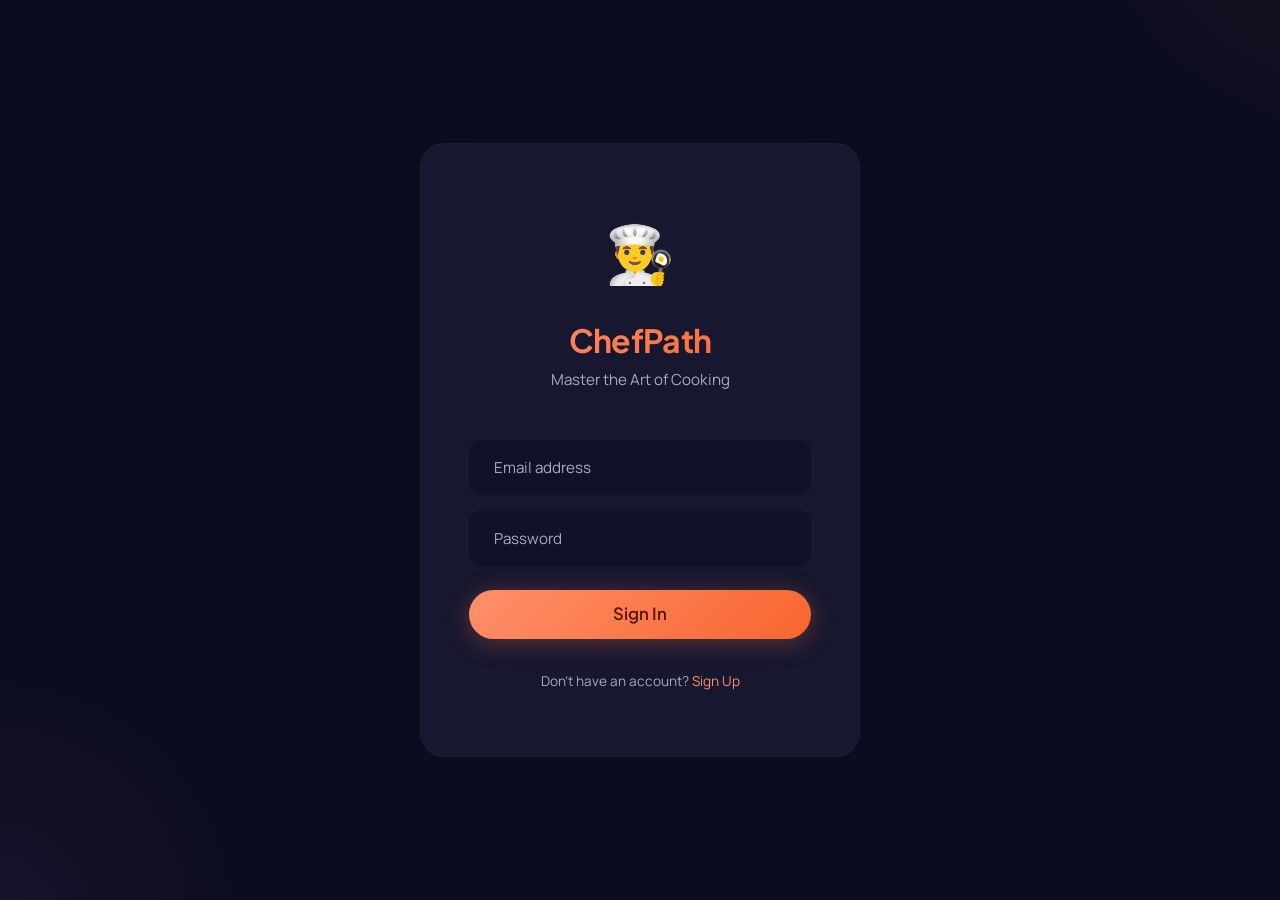
==== docs/dashboard.html @ e564d25a "Prepare GitHub Pages + Render deployment and Supabase SMTP guide" ====
<!DOCTYPE html>
<html lang="en">
<head>
  <meta charset="UTF-8" />
  <meta name="viewport" content="width=device-width, initial-scale=1.0" />
  <meta name="description" content="Your cooking journey dashboard — track progress, streaks, and explore 10 culinary units." />
  <title>Dashboard — ChefPath</title>
  <link rel="stylesheet" href="./css/design-system.css" />
  <link rel="stylesheet" href="https://fonts.googleapis.com/css2?family=Material+Symbols+Outlined:opsz,wght,FILL,GRAD@24,400,0,0" />
</head>
<body>

  <!-- Loading Overlay -->
  <div id="loading-overlay" class="loading-overlay">
    <div class="spinner"></div>
  </div>

  <!-- Top Navigation Bar -->
  <nav class="top-bar">
    <a href="./dashboard.html" class="top-bar__brand">
      <span class="top-bar__brand-icon">👨‍🍳</span>
      ChefPath
    </a>
    <div class="top-bar__right">
      <div class="streak-badge">
        <span class="streak-badge__fire">🔥</span>
        <span id="streak-count">0 day streak</span>
      </div>
      <button class="btn btn-ghost" onclick="Auth.signOut()" title="Sign out">
        <span class="material-symbols-outlined">logout</span>
      </button>
    </div>
  </nav>

  <!-- Dashboard Content -->
  <main class="dashboard">
    <!-- Progress Ring Hero -->
    <section class="dashboard__hero animate-in">
      <p class="dashboard__hero-label">Your Cooking Journey</p>
      <div class="progress-ring" style="width:200px; height:200px;">
        <svg width="200" height="200" viewBox="0 0 200 200">
          <defs>
            <linearGradient id="ember-gradient" x1="0%" y1="0%" x2="100%" y2="100%">
              <stop offset="0%" stop-color="#ff906a" />
              <stop offset="100%" stop-color="#f7652f" />
            </linearGradient>
          </defs>
          <circle class="progress-ring__track" cx="100" cy="100" r="85" />
          <circle id="progress-ring-fill" class="progress-ring__fill" cx="100" cy="100" r="85"
                  stroke-dasharray="534" stroke-dashoffset="534" />
        </svg>
        <div class="progress-ring__text">
          <span id="progress-ring-value" class="progress-ring__percentage ember-text">0%</span>
          <span class="progress-ring__label">Complete</span>
        </div>
      </div>
    </section>

    <!-- Units List -->
    <section>
      <h2 class="dashboard__section-title animate-in animate-in-delay-1">
        <span class="material-symbols-outlined" style="color:var(--primary);">menu_book</span>
        Culinary Courses
      </h2>
      <div id="units-list" class="dashboard__units">
        <!-- Populated by JavaScript -->
      </div>
    </section>
  </main>

  <script src="./js/config.js"></script>
  <script src="./js/supabase-auth.js"></script>
  <script src="./js/app.js"></script>
  <script>
    document.addEventListener('DOMContentLoaded', initDashboard);
  </script>
</body>
</html>
---- docs/css/design-system.css ----
/* ============================================================
   ChefPath — "Culinary Umami" Design System
   Generated from Stitch + custom refinements
   ============================================================ */

@import url('https://fonts.googleapis.com/css2?family=Plus+Jakarta+Sans:ital,wght@0,200..800;1,200..800&family=Manrope:wght@200..800&display=swap');

/* ---- Design Tokens ---- */
:root {
  /* Surface hierarchy (dark → light layering) */
  --surface:                 #0c0c1f;
  --surface-dim:             #0c0c1f;
  --surface-container-lowest:#000000;
  --surface-container-low:   #111127;
  --surface-container:       #17172f;
  --surface-container-high:  #1d1d37;
  --surface-container-highest:#23233f;
  --surface-bright:          #292948;
  --surface-variant:         #23233f;

  /* Primary – warm orange flame */
  --primary:                 #ff906a;
  --primary-dim:             #ff7442;
  --primary-container:       #ff7949;
  --primary-fixed-dim:       #f7652f;
  --on-primary:              #591700;
  --on-primary-container:    #451000;

  /* Secondary – coral */
  --secondary:               #fc7d75;
  --secondary-container:     #842322;
  --on-secondary:            #530006;

  /* Tertiary – purple/magic */
  --tertiary:                #f5b2ff;
  --tertiary-container:      #ef9dff;
  --tertiary-dim:            #e190f1;
  --on-tertiary:             #68207b;

  /* Text */
  --on-surface:              #e5e3ff;
  --on-surface-variant:      #aaa8c3;
  --on-background:           #e5e3ff;

  /* Outlines */
  --outline:                 #74738b;
  --outline-variant:         #46465c;

  /* Error */
  --error:                   #ff716c;
  --error-container:         #9f0519;

  /* Inverse */
  --inverse-surface:         #fcf8ff;
  --inverse-primary:         #ac3500;

  /* Typography */
  --font-display:            'Plus Jakarta Sans', sans-serif;
  --font-body:               'Manrope', sans-serif;

  /* Spacing scale */
  --space-xs:  4px;
  --space-sm:  8px;
  --space-md:  16px;
  --space-lg:  24px;
  --space-xl:  32px;
  --space-2xl: 48px;
  --space-3xl: 64px;

  /* Radii */
  --radius-sm:   8px;
  --radius-md:   12px;
  --radius-lg:   16px;
  --radius-xl:   24px;
  --radius-2xl:  32px;
  --radius-full: 9999px;

  /* Transitions */
  --ease-spring: cubic-bezier(0.34, 1.56, 0.64, 1);
  --ease-smooth: cubic-bezier(0.4, 0, 0.2, 1);
  --duration-fast: 150ms;
  --duration-normal: 300ms;
  --duration-slow: 500ms;
}

/* ---- Reset & Base ---- */
*, *::before, *::after {
  margin: 0;
  padding: 0;
  box-sizing: border-box;
}

html {
  font-size: 16px;
  scroll-behavior: smooth;
  -webkit-font-smoothing: antialiased;
  -moz-osx-font-smoothing: grayscale;
}

body {
  font-family: var(--font-body);
  background: var(--surface);
  color: var(--on-surface);
  line-height: 1.6;
  min-height: 100vh;
  overflow-x: hidden;
}

h1, h2, h3, h4, h5, h6 {
  font-family: var(--font-display);
  font-weight: 700;
  line-height: 1.2;
  letter-spacing: -0.02em;
}

a {
  color: var(--primary);
  text-decoration: none;
  transition: color var(--duration-fast) var(--ease-smooth);
}

a:hover { color: var(--primary-dim); }

/* ---- Utility: Ember Glow Gradient ---- */
.ember-gradient {
  background: linear-gradient(135deg, var(--primary) 0%, var(--primary-fixed-dim) 100%);
}

.ember-text {
  background: linear-gradient(135deg, var(--primary) 0%, var(--primary-fixed-dim) 100%);
  -webkit-background-clip: text;
  -webkit-text-fill-color: transparent;
  background-clip: text;
}

/* ---- Glassmorphism Card ---- */
.glass-card {
  background: rgba(29, 29, 55, 0.7);
  backdrop-filter: blur(24px);
  -webkit-backdrop-filter: blur(24px);
  border: 1px solid rgba(70, 70, 92, 0.15);
  border-radius: var(--radius-xl);
  transition: transform var(--duration-normal) var(--ease-spring),
              background var(--duration-normal) var(--ease-smooth);
}

.glass-card:hover {
  transform: translateY(-2px);
  background: rgba(35, 35, 63, 0.8);
}

/* ---- Buttons ---- */
.btn {
  display: inline-flex;
  align-items: center;
  justify-content: center;
  gap: var(--space-sm);
  padding: var(--space-md) var(--space-xl);
  border: none;
  border-radius: var(--radius-full);
  font-family: var(--font-display);
  font-weight: 600;
  font-size: 0.95rem;
  cursor: pointer;
  transition: all var(--duration-normal) var(--ease-spring);
  outline: none;
  text-decoration: none;
  line-height: 1;
}

.btn-primary {
  background: linear-gradient(135deg, var(--primary), var(--primary-fixed-dim));
  color: var(--on-primary);
  box-shadow: 0 4px 24px rgba(255, 121, 73, 0.3);
}

.btn-primary:hover {
  transform: translateY(-2px) scale(1.02);
  box-shadow: 0 8px 32px rgba(255, 121, 73, 0.45);
  color: var(--on-primary);
}

.btn-primary:active {
  transform: translateY(0) scale(0.98);
}

.btn-secondary {
  background: var(--surface-container-highest);
  color: var(--primary);
}

.btn-secondary:hover {
  background: var(--surface-bright);
  transform: translateY(-1px);
  color: var(--primary);
}

.btn-ghost {
  background: transparent;
  color: var(--on-surface-variant);
  padding: var(--space-sm) var(--space-md);
}

.btn-ghost:hover {
  color: var(--primary);
  background: rgba(255, 144, 106, 0.08);
}

.btn-lg {
  padding: var(--space-md) var(--space-2xl);
  font-size: 1.05rem;
}

/* ---- Inputs ---- */
.input-field {
  width: 100%;
  padding: var(--space-md) var(--space-lg);
  background: var(--surface-container-low);
  border: 1px solid transparent;
  border-radius: var(--radius-md);
  color: var(--on-surface);
  font-family: var(--font-body);
  font-size: 0.95rem;
  outline: none;
  transition: all var(--duration-normal) var(--ease-smooth);
}

.input-field::placeholder { color: var(--on-surface-variant); }

.input-field:focus {
  background: var(--surface-container-high);
  border-color: rgba(255, 144, 106, 0.4);
  box-shadow: 0 0 0 3px rgba(255, 144, 106, 0.1);
}

/* ---- Progress Bar ---- */
.progress-bar {
  width: 100%;
  height: 6px;
  background: var(--surface-container-low);
  border-radius: var(--radius-full);
  overflow: hidden;
}

.progress-bar__fill {
  height: 100%;
  background: linear-gradient(90deg, var(--primary), var(--primary-fixed-dim));
  border-radius: var(--radius-full);
  transition: width var(--duration-slow) var(--ease-spring);
}

/* ---- Circular Progress Ring ---- */
.progress-ring {
  position: relative;
  display: flex;
  align-items: center;
  justify-content: center;
}

.progress-ring svg {
  transform: rotate(-90deg);
}

.progress-ring__track {
  fill: none;
  stroke: var(--surface-container-low);
  stroke-width: 8;
}

.progress-ring__fill {
  fill: none;
  stroke: url(#ember-gradient);
  stroke-width: 8;
  stroke-linecap: round;
  transition: stroke-dashoffset 1.2s var(--ease-spring);
  filter: drop-shadow(0 0 8px rgba(255, 121, 73, 0.35));
}

.progress-ring__text {
  position: absolute;
  display: flex;
  flex-direction: column;
  align-items: center;
  gap: 4px;
}

.progress-ring__percentage {
  font-family: var(--font-display);
  font-size: 2.5rem;
  font-weight: 800;
  letter-spacing: -0.03em;
}

.progress-ring__label {
  font-size: 0.85rem;
  color: var(--on-surface-variant);
  text-transform: uppercase;
  letter-spacing: 0.12em;
  font-weight: 600;
}

/* ---- Streak Badge ---- */
.streak-badge {
  display: inline-flex;
  align-items: center;
  gap: var(--space-sm);
  padding: var(--space-sm) var(--space-md);
  background: rgba(255, 144, 106, 0.1);
  border-radius: var(--radius-full);
  font-family: var(--font-display);
  font-weight: 700;
  font-size: 0.9rem;
  color: var(--primary);
}

.streak-badge__fire {
  font-size: 1.3rem;
  animation: flicker 1.5s ease-in-out infinite alternate;
}

@keyframes flicker {
  0%   { transform: scale(1) rotate(0deg); filter: brightness(1); }
  50%  { transform: scale(1.15) rotate(-3deg); filter: brightness(1.3); }
  100% { transform: scale(1.05) rotate(2deg); filter: brightness(1.1); }
}

/* ---- Unit Card ---- */
.unit-card {
  display: flex;
  align-items: center;
  gap: var(--space-lg);
  padding: var(--space-lg);
  background: var(--surface-container-low);
  border-radius: var(--radius-xl);
  border: 1px solid transparent;
  cursor: pointer;
  transition: all var(--duration-normal) var(--ease-spring);
}

.unit-card:hover {
  background: var(--surface-container);
  transform: translateX(4px);
  border-color: rgba(70, 70, 92, 0.15);
}

.unit-card__icon {
  flex-shrink: 0;
  width: 56px;
  height: 56px;
  display: flex;
  align-items: center;
  justify-content: center;
  border-radius: var(--radius-lg);
  background: linear-gradient(135deg, var(--primary), var(--primary-fixed-dim));
  font-size: 1.6rem;
  color: var(--on-primary);
}

.unit-card__content {
  flex: 1;
  min-width: 0;
}

.unit-card__title {
  font-family: var(--font-display);
  font-size: 1.05rem;
  font-weight: 700;
  color: var(--on-surface);
  margin-bottom: 4px;
}

.unit-card__description {
  font-size: 0.85rem;
  color: var(--on-surface-variant);
  margin-bottom: var(--space-sm);
  display: -webkit-box;
  -webkit-line-clamp: 2;
  -webkit-box-orient: vertical;
  overflow: hidden;
}

.unit-card__meta {
  display: flex;
  align-items: center;
  gap: var(--space-md);
  font-size: 0.8rem;
  color: var(--on-surface-variant);
}

.unit-card__chevron {
  flex-shrink: 0;
  color: var(--on-surface-variant);
  font-size: 1.2rem;
  transition: transform var(--duration-fast) var(--ease-smooth);
}

.unit-card:hover .unit-card__chevron {
  transform: translateX(4px);
  color: var(--primary);
}

.unit-card--completed .unit-card__icon {
  background: linear-gradient(135deg, var(--tertiary), var(--tertiary-dim));
}

/* ---- Navigation Bar (Top) ---- */
.top-bar {
  position: sticky;
  top: 0;
  z-index: 100;
  display: flex;
  align-items: center;
  justify-content: space-between;
  padding: var(--space-md) var(--space-xl);
  background: rgba(12, 12, 31, 0.85);
  backdrop-filter: blur(20px);
  -webkit-backdrop-filter: blur(20px);
  border-bottom: 1px solid rgba(70, 70, 92, 0.12);
}

.top-bar__brand {
  display: flex;
  align-items: center;
  gap: var(--space-md);
  font-family: var(--font-display);
  font-weight: 800;
  font-size: 1.4rem;
  color: var(--on-surface);
  letter-spacing: -0.03em;
}

.top-bar__brand-icon {
  font-size: 1.6rem;
}

.top-bar__right {
  display: flex;
  align-items: center;
  gap: var(--space-lg);
}

/* ---- Bottom Action Bar (Lecture) ---- */
.action-bar {
  position: fixed;
  bottom: 0;
  left: 0;
  right: 0;
  z-index: 100;
  display: flex;
  align-items: center;
  justify-content: center;
  gap: var(--space-lg);
  padding: var(--space-lg) var(--space-xl);
  background: rgba(12, 12, 31, 0.92);
  backdrop-filter: blur(24px);
  -webkit-backdrop-filter: blur(24px);
  border-top: 1px solid rgba(70, 70, 92, 0.12);
}

.action-bar .btn { min-width: 140px; }

/* ---- Video Container ---- */
.video-container {
  position: relative;
  width: 100%;
  padding-top: 56.25%; /* 16:9 */
  background: var(--surface-container-low);
  border-radius: var(--radius-xl);
  overflow: hidden;
}

.video-container iframe {
  position: absolute;
  top: 0;
  left: 0;
  width: 100%;
  height: 100%;
  border: none;
}

.video-placeholder {
  position: absolute;
  top: 0; left: 0; right: 0; bottom: 0;
  display: flex;
  align-items: center;
  justify-content: center;
  background: var(--surface-container-low);
}

.video-placeholder__play {
  width: 72px;
  height: 72px;
  display: flex;
  align-items: center;
  justify-content: center;
  border-radius: 50%;
  background: linear-gradient(135deg, var(--primary), var(--primary-fixed-dim));
  color: var(--on-primary);
  font-size: 2rem;
  box-shadow: 0 8px 32px rgba(255, 121, 73, 0.35);
  transition: transform var(--duration-normal) var(--ease-spring);
}

.video-placeholder__play:hover {
  transform: scale(1.1);
}

/* ---- Page layouts ---- */
.page-login {
  min-height: 100vh;
  display: flex;
  align-items: center;
  justify-content: center;
  padding: var(--space-xl);
  position: relative;
  overflow: hidden;
}

.page-login::before {
  content: '';
  position: absolute;
  top: -50%;
  right: -30%;
  width: 600px;
  height: 600px;
  background: radial-gradient(circle, rgba(255, 121, 73, 0.08) 0%, transparent 70%);
  pointer-events: none;
}

.page-login::after {
  content: '';
  position: absolute;
  bottom: -30%;
  left: -20%;
  width: 500px;
  height: 500px;
  background: radial-gradient(circle, rgba(225, 144, 241, 0.06) 0%, transparent 70%);
  pointer-events: none;
}

.login-card {
  width: 100%;
  max-width: 440px;
  padding: var(--space-3xl) var(--space-2xl);
  text-align: center;
  position: relative;
  z-index: 1;
}

.login-card__icon {
  font-size: 3.5rem;
  margin-bottom: var(--space-lg);
  display: block;
}

.login-card__title {
  font-size: 2rem;
  margin-bottom: var(--space-sm);
}

.login-card__subtitle {
  color: var(--on-surface-variant);
  font-size: 0.95rem;
  margin-bottom: var(--space-2xl);
}

.login-card__form {
  display: flex;
  flex-direction: column;
  gap: var(--space-md);
}

.login-card__footer {
  margin-top: var(--space-xl);
  font-size: 0.85rem;
  color: var(--on-surface-variant);
}

/* ---- Dashboard Layout ---- */
.dashboard {
  max-width: 900px;
  margin: 0 auto;
  padding: var(--space-2xl) var(--space-xl);
}

.dashboard__hero {
  display: flex;
  flex-direction: column;
  align-items: center;
  margin-bottom: var(--space-3xl);
}

.dashboard__hero-label {
  font-family: var(--font-display);
  font-size: 0.85rem;
  text-transform: uppercase;
  letter-spacing: 0.15em;
  color: var(--on-surface-variant);
  margin-bottom: var(--space-lg);
  font-weight: 600;
}

.dashboard__units {
  display: flex;
  flex-direction: column;
  gap: var(--space-md);
}

.dashboard__section-title {
  font-size: 1.3rem;
  margin-bottom: var(--space-lg);
  display: flex;
  align-items: center;
  gap: var(--space-md);
}

/* ---- Lecture Page ---- */
.lecture-page {
  max-width: 860px;
  margin: 0 auto;
  padding: var(--space-xl);
  padding-bottom: 120px;
}

.lecture-header {
  display: flex;
  align-items: center;
  gap: var(--space-md);
  margin-bottom: var(--space-xl);
}

.lecture-header__back {
  display: flex;
  align-items: center;
  justify-content: center;
  width: 40px;
  height: 40px;
  border-radius: var(--radius-md);
  background: var(--surface-container-high);
  color: var(--on-surface);
  font-size: 1.2rem;
  transition: all var(--duration-fast) var(--ease-smooth);
  border: none;
  cursor: pointer;
}

.lecture-header__back:hover {
  background: var(--primary);
  color: var(--on-primary);
}

.lecture-header__info {
  flex: 1;
}

.lecture-header__unit-title {
  font-size: 0.85rem;
  color: var(--on-surface-variant);
  font-weight: 500;
}

.lecture-header__lecture-num {
  font-family: var(--font-display);
  font-size: 0.8rem;
  font-weight: 700;
  color: var(--primary);
}

.lecture-content {
  margin-top: var(--space-xl);
}

.lecture-content__title {
  font-size: 2rem;
  margin-bottom: var(--space-md);
}

.lecture-content__description {
  color: var(--on-surface-variant);
  font-size: 1rem;
  line-height: 1.75;
  margin-bottom: var(--space-xl);
}

.lecture-content__image {
  width: 100%;
  border-radius: var(--radius-xl);
  overflow: hidden;
  margin-bottom: var(--space-xl);
}

.lecture-content__image img {
  width: 100%;
  height: auto;
  display: block;
  object-fit: cover;
}

/* ---- Error Page ---- */
.page-error {
  min-height: 100vh;
  display: flex;
  flex-direction: column;
  align-items: center;
  justify-content: center;
  text-align: center;
  padding: var(--space-xl);
}

.page-error__icon {
  font-size: 6rem;
  margin-bottom: var(--space-xl);
  animation: float 3s ease-in-out infinite;
}

@keyframes float {
  0%, 100% { transform: translateY(0); }
  50%      { transform: translateY(-12px); }
}

.page-error__title {
  font-size: 1.8rem;
  margin-bottom: var(--space-md);
}

.page-error__message {
  color: var(--on-surface-variant);
  font-size: 1rem;
  max-width: 400px;
  margin-bottom: var(--space-2xl);
}

/* ---- Loading Spinner ---- */
.spinner {
  width: 36px;
  height: 36px;
  border: 3px solid var(--surface-container-high);
  border-top-color: var(--primary);
  border-radius: 50%;
  animation: spin 0.8s linear infinite;
}

@keyframes spin {
  to { transform: rotate(360deg); }
}

.loading-overlay {
  position: fixed;
  inset: 0;
  display: flex;
  align-items: center;
  justify-content: center;
  background: rgba(12, 12, 31, 0.9);
  z-index: 9999;
  opacity: 1;
  transition: opacity var(--duration-normal) var(--ease-smooth);
}

.loading-overlay.hidden {
  opacity: 0;
  pointer-events: none;
}

/* ---- Toast Notification ---- */
.toast {
  position: fixed;
  top: var(--space-xl);
  right: var(--space-xl);
  padding: var(--space-md) var(--space-xl);
  border-radius: var(--radius-lg);
  font-family: var(--font-display);
  font-weight: 600;
  font-size: 0.9rem;
  z-index: 10000;
  transform: translateX(120%);
  transition: transform var(--duration-normal) var(--ease-spring);
}

.toast.visible { transform: translateX(0); }

.toast--success {
  background: rgba(34, 197, 94, 0.15);
  color: #4ade80;
  border: 1px solid rgba(34, 197, 94, 0.25);
}

.toast--error {
  background: rgba(255, 113, 108, 0.15);
  color: var(--error);
  border: 1px solid rgba(255, 113, 108, 0.25);
}

/* ---- Entrance Animations ---- */
@keyframes fadeInUp {
  from { opacity: 0; transform: translateY(24px); }
  to   { opacity: 1; transform: translateY(0); }
}

@keyframes fadeIn {
  from { opacity: 0; }
  to   { opacity: 1; }
}

.animate-in {
  animation: fadeInUp 0.6s var(--ease-spring) both;
}

.animate-in-delay-1 { animation-delay: 0.1s; }
.animate-in-delay-2 { animation-delay: 0.2s; }
.animate-in-delay-3 { animation-delay: 0.3s; }
.animate-in-delay-4 { animation-delay: 0.4s; }

/* ---- Responsive ---- */
@media (max-width: 768px) {
  .dashboard { padding: var(--space-lg) var(--space-md); }
  .lecture-page { padding: var(--space-md); }
  .top-bar { padding: var(--space-sm) var(--space-md); }
  .action-bar { padding: var(--space-md); gap: var(--space-sm); }
  .action-bar .btn { min-width: 100px; font-size: 0.85rem; padding: var(--space-sm) var(--space-md); }
  .login-card { padding: var(--space-2xl) var(--space-lg); }
  .progress-ring__percentage { font-size: 1.8rem; }
}
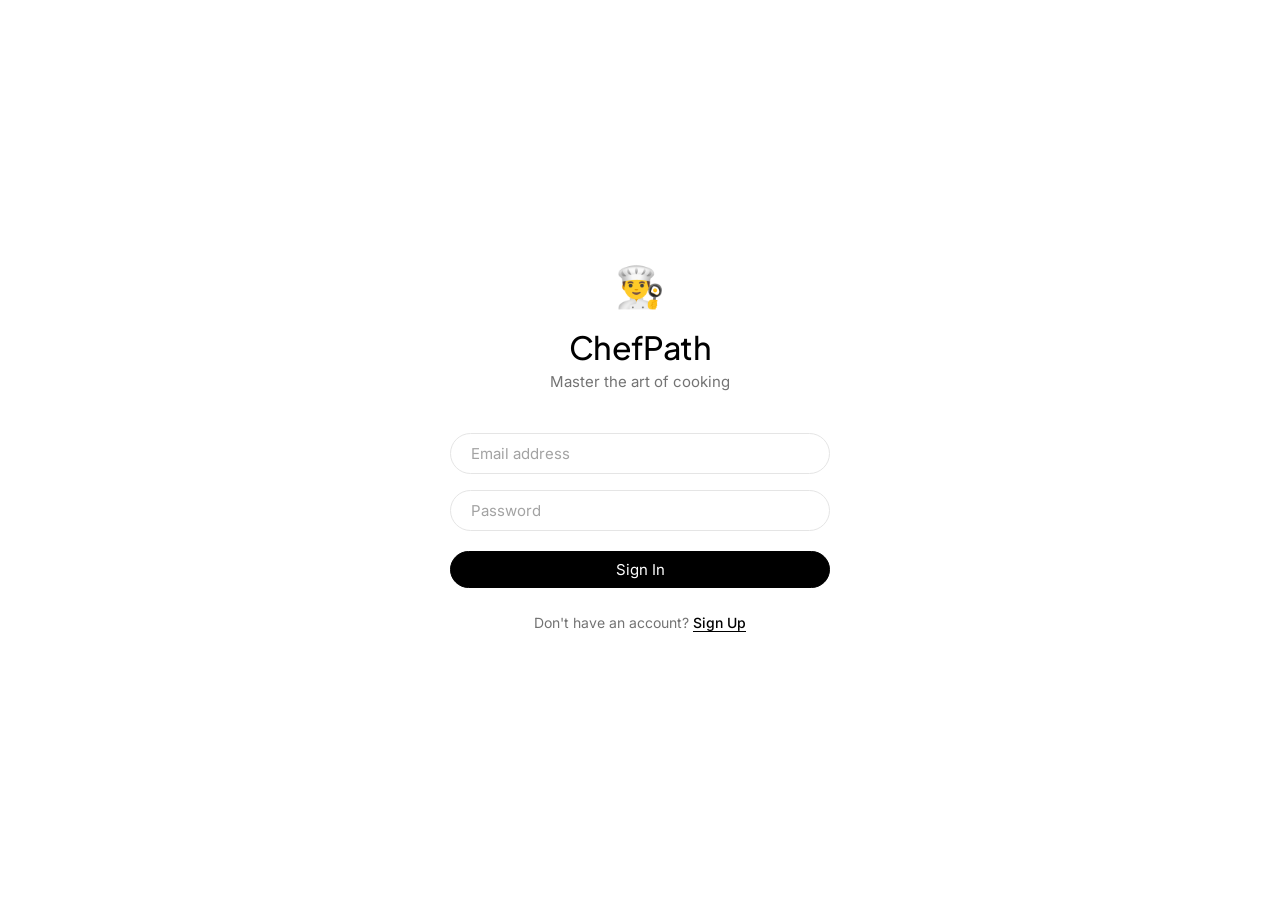
==== commit 831da3ca: "feat: implement minimalist design system with new styles, templates, and application logic assets" ====
--- a/docs/dashboard.html
+++ b/docs/dashboard.html
@@ -3,77 +3,84 @@
 <head>
   <meta charset="UTF-8" />
   <meta name="viewport" content="width=device-width, initial-scale=1.0" />
-  <meta name="description" content="Your cooking journey dashboard — track progress, streaks, and explore 10 culinary units." />
+  <meta name="description" content="ChefPath Dashboard — your cooking curriculum overview and progress tracker." />
   <title>Dashboard — ChefPath</title>
   <link rel="stylesheet" href="./css/design-system.css" />
-  <link rel="stylesheet" href="https://fonts.googleapis.com/css2?family=Material+Symbols+Outlined:opsz,wght,FILL,GRAD@24,400,0,0" />
 </head>
 <body>
 
-  <!-- Loading Overlay -->
   <div id="loading-overlay" class="loading-overlay">
     <div class="spinner"></div>
   </div>
 
-  <!-- Top Navigation Bar -->
-  <nav class="top-bar">
-    <a href="./dashboard.html" class="top-bar__brand">
-      <span class="top-bar__brand-icon">👨‍🍳</span>
-      ChefPath
-    </a>
-    <div class="top-bar__right">
-      <div class="streak-badge">
-        <span class="streak-badge__fire">🔥</span>
-        <span id="streak-count">0 day streak</span>
-      </div>
-      <button class="btn btn-ghost" onclick="Auth.signOut()" title="Sign out">
-        <span class="material-symbols-outlined">logout</span>
-      </button>
-    </div>
-  </nav>
+  <div class="page-wrap">
 
-  <!-- Dashboard Content -->
-  <main class="dashboard">
-    <!-- Progress Ring Hero -->
-    <section class="dashboard__hero animate-in">
-      <p class="dashboard__hero-label">Your Cooking Journey</p>
-      <div class="progress-ring" style="width:200px; height:200px;">
-        <svg width="200" height="200" viewBox="0 0 200 200">
-          <defs>
-            <linearGradient id="ember-gradient" x1="0%" y1="0%" x2="100%" y2="100%">
-              <stop offset="0%" stop-color="#ff906a" />
-              <stop offset="100%" stop-color="#f7652f" />
-            </linearGradient>
-          </defs>
-          <circle class="progress-ring__track" cx="100" cy="100" r="85" />
-          <circle id="progress-ring-fill" class="progress-ring__fill" cx="100" cy="100" r="85"
-                  stroke-dasharray="534" stroke-dashoffset="534" />
-        </svg>
-        <div class="progress-ring__text">
-          <span id="progress-ring-value" class="progress-ring__percentage ember-text">0%</span>
-          <span class="progress-ring__label">Complete</span>
+    <!-- Nav -->
+    <header>
+      <div class="nav">
+        <a href="./dashboard.html" class="nav__logo">
+          <span class="nav__logo-icon">👨‍🍳</span>
+          ChefPath
+        </a>
+        <nav class="nav__links">
+          <a href="./dashboard.html" class="nav__link">Curriculum</a>
+        </nav>
+        <div class="nav__actions">
+          <button class="nav__sign-out" onclick="Auth.signOut()">Sign out</button>
         </div>
       </div>
-    </section>
+    </header>
 
-    <!-- Units List -->
-    <section>
-      <h2 class="dashboard__section-title animate-in animate-in-delay-1">
-        <span class="material-symbols-outlined" style="color:var(--primary);">menu_book</span>
-        Culinary Courses
-      </h2>
-      <div id="units-list" class="dashboard__units">
-        <!-- Populated by JavaScript -->
+    <main>
+      <div class="container">
+
+        <!-- Page header -->
+        <div class="page-header">
+          <h1 class="page-header__title">Your Curriculum</h1>
+          <p class="page-header__subtitle">20 units · 100 lectures · Master the art of cooking</p>
+        </div>
+
+        <!-- Stats -->
+        <div class="stats-row">
+          <div class="stat">
+            <span class="stat__value" id="progress-val">0%</span>
+            <span class="stat__label">complete</span>
+          </div>
+          <div class="stat__divider"></div>
+          <div class="stat">
+            <span class="stat__value" id="streak-val">0</span>
+            <span class="stat__label">day streak</span>
+          </div>
+          <div class="stat__divider"></div>
+          <div class="stat">
+            <span class="stat__value" id="completed-val">0</span>
+            <span class="stat__label">lectures done</span>
+          </div>
+        </div>
+
+        <!-- Progress bar -->
+        <div style="margin-bottom: var(--space-xl);">
+          <div class="progress-bar" style="height:2px;">
+            <div class="progress-bar__fill" id="progress-fill" style="width:0%"></div>
+          </div>
+        </div>
+
+        <!-- Units list -->
+        <p class="section-heading">All Units</p>
+        <div class="units-grid" id="units-list">
+          <!-- populated by JS -->
+        </div>
+
       </div>
-    </section>
-  </main>
+    </main>
+
+  </div>
 
   <script src="./js/config.js"></script>
   <script src="./js/supabase-auth.js"></script>
   <script src="./js/app.js"></script>
   <script>
-    document.addEventListener('DOMContentLoaded', initDashboard);
+    initDashboard();
   </script>
 </body>
 </html>
-
--- a/docs/css/design-system.css
+++ b/docs/css/design-system.css
@@ -1,359 +1,487 @@
 /* ============================================================
-   ChefPath — "Culinary Umami" Design System
-   Generated from Stitch + custom refinements
+   ChefPath — Ollama-Inspired Minimalist Design System
+   Pure grayscale, pill-shaped interactive elements, zero shadows
    ============================================================ */
 
-@import url('https://fonts.googleapis.com/css2?family=Plus+Jakarta+Sans:ital,wght@0,200..800;1,200..800&family=Manrope:wght@200..800&display=swap');
-
-/* ---- Design Tokens ---- */
+@import url('https://fonts.googleapis.com/css2?family=Plus+Jakarta+Sans:wght@400;500&family=Inter:wght@400;500&display=swap');
+
+/* ---- CSS Variables ---- */
 :root {
-  /* Surface hierarchy (dark → light layering) */
-  --surface:                 #0c0c1f;
-  --surface-dim:             #0c0c1f;
-  --surface-container-lowest:#000000;
-  --surface-container-low:   #111127;
-  --surface-container:       #17172f;
-  --surface-container-high:  #1d1d37;
-  --surface-container-highest:#23233f;
-  --surface-bright:          #292948;
-  --surface-variant:         #23233f;
-
-  /* Primary – warm orange flame */
-  --primary:                 #ff906a;
-  --primary-dim:             #ff7442;
-  --primary-container:       #ff7949;
-  --primary-fixed-dim:       #f7652f;
-  --on-primary:              #591700;
-  --on-primary-container:    #451000;
-
-  /* Secondary – coral */
-  --secondary:               #fc7d75;
-  --secondary-container:     #842322;
-  --on-secondary:            #530006;
-
-  /* Tertiary – purple/magic */
-  --tertiary:                #f5b2ff;
-  --tertiary-container:      #ef9dff;
-  --tertiary-dim:            #e190f1;
-  --on-tertiary:             #68207b;
-
-  /* Text */
-  --on-surface:              #e5e3ff;
-  --on-surface-variant:      #aaa8c3;
-  --on-background:           #e5e3ff;
-
-  /* Outlines */
-  --outline:                 #74738b;
-  --outline-variant:         #46465c;
-
-  /* Error */
-  --error:                   #ff716c;
-  --error-container:         #9f0519;
-
-  /* Inverse */
-  --inverse-surface:         #fcf8ff;
-  --inverse-primary:         #ac3500;
+  /* Colors — strictly grayscale */
+  --color-black:        #000000;
+  --color-near-black:   #262626;
+  --color-darkest:      #090909;
+  --color-white:        #ffffff;
+  --color-snow:         #fafafa;
+  --color-light-gray:   #e5e5e5;
+  --color-border-light: #d4d4d4;
+  --color-stone:        #737373;
+  --color-mid-gray:     #525252;
+  --color-silver:       #a3a3a3;
+  --color-btn-dark:     #404040;
+
+  /* Semantic */
+  --bg:            var(--color-white);
+  --text:          var(--color-black);
+  --text-muted:    var(--color-stone);
+  --text-faint:    var(--color-silver);
+  --border:        var(--color-light-gray);
+  --border-dark:   var(--color-border-light);
+  --surface:       var(--color-snow);
+  --surface-card:  var(--color-white);
 
   /* Typography */
-  --font-display:            'Plus Jakarta Sans', sans-serif;
-  --font-body:               'Manrope', sans-serif;
-
-  /* Spacing scale */
+  --font-display: 'Plus Jakarta Sans', 'SF Pro Rounded', system-ui, -apple-system, sans-serif;
+  --font-body:    'Inter', ui-sans-serif, system-ui, sans-serif;
+  --font-mono:    ui-monospace, 'SFMono-Regular', Menlo, Monaco, Consolas, monospace;
+
+  /* Radius — binary system */
+  --radius-card:  12px;   /* containers only */
+  --radius-pill:  9999px; /* everything interactive */
+
+  /* Spacing */
   --space-xs:  4px;
   --space-sm:  8px;
   --space-md:  16px;
   --space-lg:  24px;
-  --space-xl:  32px;
-  --space-2xl: 48px;
-  --space-3xl: 64px;
-
-  /* Radii */
-  --radius-sm:   8px;
-  --radius-md:   12px;
-  --radius-lg:   16px;
-  --radius-xl:   24px;
-  --radius-2xl:  32px;
-  --radius-full: 9999px;
-
-  /* Transitions */
-  --ease-spring: cubic-bezier(0.34, 1.56, 0.64, 1);
-  --ease-smooth: cubic-bezier(0.4, 0, 0.2, 1);
-  --duration-fast: 150ms;
-  --duration-normal: 300ms;
-  --duration-slow: 500ms;
-}
-
-/* ---- Reset & Base ---- */
-*, *::before, *::after {
-  margin: 0;
-  padding: 0;
-  box-sizing: border-box;
-}
-
-html {
-  font-size: 16px;
-  scroll-behavior: smooth;
-  -webkit-font-smoothing: antialiased;
-  -moz-osx-font-smoothing: grayscale;
-}
+  --space-xl:  48px;
+  --space-2xl: 88px;
+
+  /* Transitions — minimal */
+  --transition: background 0.1s, border-color 0.1s, color 0.1s;
+}
+
+/* ---- Reset ---- */
+*, *::before, *::after { box-sizing: border-box; margin: 0; padding: 0; }
+
+html { font-size: 16px; scroll-behavior: smooth; }
 
 body {
   font-family: var(--font-body);
-  background: var(--surface);
-  color: var(--on-surface);
-  line-height: 1.6;
+  font-size: 16px;
+  font-weight: 400;
+  line-height: 1.5;
+  color: var(--text);
+  background: var(--bg);
+  -webkit-font-smoothing: antialiased;
   min-height: 100vh;
-  overflow-x: hidden;
-}
-
-h1, h2, h3, h4, h5, h6 {
+}
+
+a { color: inherit; text-decoration: none; }
+button { cursor: pointer; font-family: inherit; }
+input, textarea { font-family: inherit; }
+img { max-width: 100%; display: block; }
+
+/* ---- Layout ---- */
+.container {
+  max-width: 960px;
+  margin: 0 auto;
+  padding: 0 var(--space-lg);
+}
+
+.page-wrap {
+  min-height: 100vh;
+  display: flex;
+  flex-direction: column;
+}
+
+/* ---- Navigation ---- */
+.nav {
+  display: flex;
+  align-items: center;
+  justify-content: space-between;
+  padding: var(--space-lg) var(--space-lg);
+  max-width: 960px;
+  margin: 0 auto;
+  width: 100%;
+}
+
+.nav__logo {
+  display: flex;
+  align-items: center;
+  gap: var(--space-sm);
   font-family: var(--font-display);
-  font-weight: 700;
-  line-height: 1.2;
-  letter-spacing: -0.02em;
-}
-
-a {
-  color: var(--primary);
-  text-decoration: none;
-  transition: color var(--duration-fast) var(--ease-smooth);
-}
-
-a:hover { color: var(--primary-dim); }
-
-/* ---- Utility: Ember Glow Gradient ---- */
-.ember-gradient {
-  background: linear-gradient(135deg, var(--primary) 0%, var(--primary-fixed-dim) 100%);
-}
-
-.ember-text {
-  background: linear-gradient(135deg, var(--primary) 0%, var(--primary-fixed-dim) 100%);
-  -webkit-background-clip: text;
-  -webkit-text-fill-color: transparent;
-  background-clip: text;
-}
-
-/* ---- Glassmorphism Card ---- */
-.glass-card {
-  background: rgba(29, 29, 55, 0.7);
-  backdrop-filter: blur(24px);
-  -webkit-backdrop-filter: blur(24px);
-  border: 1px solid rgba(70, 70, 92, 0.15);
-  border-radius: var(--radius-xl);
-  transition: transform var(--duration-normal) var(--ease-spring),
-              background var(--duration-normal) var(--ease-smooth);
-}
-
-.glass-card:hover {
-  transform: translateY(-2px);
-  background: rgba(35, 35, 63, 0.8);
-}
+  font-size: 18px;
+  font-weight: 500;
+  color: var(--color-black);
+  letter-spacing: -0.01em;
+}
+
+.nav__logo-icon {
+  font-size: 20px;
+  line-height: 1;
+}
+
+.nav__links {
+  display: flex;
+  align-items: center;
+  gap: var(--space-xl);
+}
+
+.nav__link {
+  font-size: 15px;
+  font-weight: 400;
+  color: var(--color-near-black);
+  transition: var(--transition);
+}
+
+.nav__link:hover { color: var(--color-black); }
+
+.nav__actions {
+  display: flex;
+  align-items: center;
+  gap: var(--space-md);
+}
+
+.nav__sign-out {
+  font-size: 15px;
+  color: var(--color-stone);
+  background: none;
+  border: none;
+  cursor: pointer;
+  transition: var(--transition);
+}
+
+.nav__sign-out:hover { color: var(--color-black); }
 
 /* ---- Buttons ---- */
 .btn {
   display: inline-flex;
   align-items: center;
   justify-content: center;
-  gap: var(--space-sm);
-  padding: var(--space-md) var(--space-xl);
-  border: none;
-  border-radius: var(--radius-full);
-  font-family: var(--font-display);
-  font-weight: 600;
-  font-size: 0.95rem;
-  cursor: pointer;
-  transition: all var(--duration-normal) var(--ease-spring);
-  outline: none;
+  gap: var(--space-xs);
+  padding: 10px 24px;
+  border-radius: var(--radius-pill);
+  font-size: 15px;
+  font-weight: 400;
+  font-family: var(--font-body);
+  line-height: 1;
+  border: 1px solid transparent;
+  transition: var(--transition);
+  white-space: nowrap;
   text-decoration: none;
-  line-height: 1;
-}
-
-.btn-primary {
-  background: linear-gradient(135deg, var(--primary), var(--primary-fixed-dim));
-  color: var(--on-primary);
-  box-shadow: 0 4px 24px rgba(255, 121, 73, 0.3);
-}
-
-.btn-primary:hover {
-  transform: translateY(-2px) scale(1.02);
-  box-shadow: 0 8px 32px rgba(255, 121, 73, 0.45);
-  color: var(--on-primary);
-}
-
-.btn-primary:active {
-  transform: translateY(0) scale(0.98);
-}
-
-.btn-secondary {
-  background: var(--surface-container-highest);
-  color: var(--primary);
-}
-
-.btn-secondary:hover {
-  background: var(--surface-bright);
-  transform: translateY(-1px);
-  color: var(--primary);
-}
-
-.btn-ghost {
-  background: transparent;
-  color: var(--on-surface-variant);
-  padding: var(--space-sm) var(--space-md);
-}
-
-.btn-ghost:hover {
-  color: var(--primary);
-  background: rgba(255, 144, 106, 0.08);
-}
-
-.btn-lg {
-  padding: var(--space-md) var(--space-2xl);
-  font-size: 1.05rem;
-}
+}
+
+/* Gray Pill — primary */
+.btn-gray {
+  background: var(--color-light-gray);
+  color: var(--color-near-black);
+  border-color: var(--color-light-gray);
+}
+.btn-gray:hover { background: var(--color-border-light); border-color: var(--color-border-light); }
+
+/* Black Pill — CTA */
+.btn-black {
+  background: var(--color-black);
+  color: var(--color-white);
+  border-color: var(--color-black);
+}
+.btn-black:hover { background: var(--color-near-black); border-color: var(--color-near-black); }
+
+/* White Pill — secondary */
+.btn-white {
+  background: var(--color-white);
+  color: var(--color-btn-dark);
+  border-color: var(--color-border-light);
+}
+.btn-white:hover { background: var(--color-snow); }
+
+.btn:disabled {
+  opacity: 0.45;
+  cursor: not-allowed;
+}
+
+.btn-sm { padding: 7px 16px; font-size: 13px; }
+.btn-lg { padding: 12px 32px; font-size: 16px; }
+.btn-full { width: 100%; }
 
 /* ---- Inputs ---- */
 .input-field {
+  display: block;
   width: 100%;
-  padding: var(--space-md) var(--space-lg);
-  background: var(--surface-container-low);
-  border: 1px solid transparent;
-  border-radius: var(--radius-md);
-  color: var(--on-surface);
+  padding: 10px 20px;
+  border-radius: var(--radius-pill);
+  border: 1px solid var(--color-light-gray);
+  background: var(--color-white);
+  font-size: 15px;
   font-family: var(--font-body);
-  font-size: 0.95rem;
+  color: var(--color-near-black);
   outline: none;
-  transition: all var(--duration-normal) var(--ease-smooth);
-}
-
-.input-field::placeholder { color: var(--on-surface-variant); }
-
+  transition: var(--transition);
+}
+.input-field::placeholder { color: var(--color-silver); }
 .input-field:focus {
-  background: var(--surface-container-high);
-  border-color: rgba(255, 144, 106, 0.4);
-  box-shadow: 0 0 0 3px rgba(255, 144, 106, 0.1);
+  border-color: var(--color-mid-gray);
+  box-shadow: 0 0 0 3px rgba(59, 130, 246, 0.15);
+}
+
+/* ---- Cards ---- */
+.card {
+  background: var(--color-white);
+  border: 1px solid var(--color-light-gray);
+  border-radius: var(--radius-card);
+  padding: var(--space-lg);
+}
+
+.card--snow {
+  background: var(--color-snow);
+}
+
+/* ---- Tags / Pills ---- */
+.tag {
+  display: inline-flex;
+  align-items: center;
+  padding: 4px 12px;
+  border-radius: var(--radius-pill);
+  font-size: 12px;
+  font-weight: 400;
+  background: var(--color-light-gray);
+  color: var(--color-near-black);
+}
+
+.tag--outline {
+  background: transparent;
+  border: 1px solid var(--color-border-light);
+  color: var(--color-stone);
 }
 
 /* ---- Progress Bar ---- */
 .progress-bar {
   width: 100%;
-  height: 6px;
-  background: var(--surface-container-low);
-  border-radius: var(--radius-full);
+  height: 3px;
+  background: var(--color-light-gray);
+  border-radius: var(--radius-pill);
   overflow: hidden;
 }
 
 .progress-bar__fill {
   height: 100%;
-  background: linear-gradient(90deg, var(--primary), var(--primary-fixed-dim));
-  border-radius: var(--radius-full);
-  transition: width var(--duration-slow) var(--ease-spring);
-}
-
-/* ---- Circular Progress Ring ---- */
-.progress-ring {
-  position: relative;
+  background: var(--color-black);
+  border-radius: var(--radius-pill);
+  transition: width 0.4s ease;
+}
+
+/* ---- Loading ---- */
+.loading-overlay {
+  position: fixed;
+  inset: 0;
+  background: rgba(255,255,255,0.85);
   display: flex;
   align-items: center;
   justify-content: center;
-}
-
-.progress-ring svg {
-  transform: rotate(-90deg);
-}
-
-.progress-ring__track {
-  fill: none;
-  stroke: var(--surface-container-low);
-  stroke-width: 8;
-}
-
-.progress-ring__fill {
-  fill: none;
-  stroke: url(#ember-gradient);
-  stroke-width: 8;
-  stroke-linecap: round;
-  transition: stroke-dashoffset 1.2s var(--ease-spring);
-  filter: drop-shadow(0 0 8px rgba(255, 121, 73, 0.35));
-}
-
-.progress-ring__text {
-  position: absolute;
+  z-index: 9999;
+}
+.loading-overlay.hidden { display: none; }
+
+.spinner {
+  width: 24px;
+  height: 24px;
+  border: 2px solid var(--color-light-gray);
+  border-top-color: var(--color-black);
+  border-radius: 50%;
+  animation: spin 0.6s linear infinite;
+}
+
+@keyframes spin { to { transform: rotate(360deg); } }
+
+/* ---- Toast ---- */
+.toast {
+  position: fixed;
+  bottom: var(--space-lg);
+  left: 50%;
+  transform: translateX(-50%) translateY(12px);
+  background: var(--color-black);
+  color: var(--color-white);
+  padding: 10px 20px;
+  border-radius: var(--radius-pill);
+  font-size: 14px;
+  font-weight: 400;
+  opacity: 0;
+  pointer-events: none;
+  z-index: 10000;
+  transition: opacity 0.2s, transform 0.2s;
+  white-space: nowrap;
+}
+.toast.visible {
+  opacity: 1;
+  transform: translateX(-50%) translateY(0);
+}
+.toast--error {
+  background: #1a1a1a;
+  border: 1px solid #333;
+}
+
+/* ---- Login Page ---- */
+.page-login {
+  min-height: 100vh;
+  display: flex;
+  align-items: center;
+  justify-content: center;
+  padding: var(--space-lg);
+  background: var(--color-white);
+}
+
+.login-card {
+  width: 100%;
+  max-width: 400px;
+}
+
+.login-card__header {
+  text-align: center;
+  margin-bottom: var(--space-xl);
+}
+
+.login-card__icon {
+  font-size: 40px;
+  display: block;
+  margin-bottom: var(--space-lg);
+  line-height: 1;
+}
+
+.login-card__title {
+  font-family: var(--font-display);
+  font-size: 32px;
+  font-weight: 500;
+  color: var(--color-black);
+  line-height: 1;
+  letter-spacing: -0.02em;
+  margin-bottom: var(--space-sm);
+}
+
+.login-card__subtitle {
+  font-size: 15px;
+  color: var(--color-stone);
+  line-height: 1.5;
+}
+
+.login-card__form {
   display: flex;
   flex-direction: column;
-  align-items: center;
-  gap: 4px;
-}
-
-.progress-ring__percentage {
+  gap: var(--space-sm);
+}
+
+.login-card__error {
+  display: none;
+  font-size: 14px;
+  color: var(--color-near-black);
+  padding: 10px 16px;
+  background: var(--color-snow);
+  border: 1px solid var(--color-light-gray);
+  border-radius: var(--radius-card);
+  line-height: 1.4;
+}
+
+.login-card__footer {
+  margin-top: var(--space-lg);
+  text-align: center;
+  font-size: 14px;
+  color: var(--color-stone);
+}
+
+.login-card__footer a {
+  color: var(--color-black);
+  font-weight: 500;
+  text-decoration: underline;
+  text-underline-offset: 3px;
+}
+
+/* ---- Dashboard ---- */
+.page-header {
+  padding: var(--space-xl) 0 var(--space-lg);
+  border-bottom: 1px solid var(--color-light-gray);
+  margin-bottom: var(--space-xl);
+}
+
+.page-header__title {
   font-family: var(--font-display);
-  font-size: 2.5rem;
-  font-weight: 800;
-  letter-spacing: -0.03em;
-}
-
-.progress-ring__label {
-  font-size: 0.85rem;
-  color: var(--on-surface-variant);
+  font-size: 30px;
+  font-weight: 500;
+  color: var(--color-black);
+  line-height: 1.2;
+  letter-spacing: -0.01em;
+  margin-bottom: 4px;
+}
+
+.page-header__subtitle {
+  font-size: 15px;
+  color: var(--color-stone);
+}
+
+/* Stats row */
+.stats-row {
+  display: flex;
+  align-items: center;
+  gap: var(--space-lg);
+  padding: var(--space-lg) 0;
+  border-bottom: 1px solid var(--color-light-gray);
+  margin-bottom: var(--space-xl);
+}
+
+.stat {
+  display: flex;
+  align-items: center;
+  gap: var(--space-sm);
+}
+
+.stat__value {
+  font-family: var(--font-display);
+  font-size: 22px;
+  font-weight: 500;
+  color: var(--color-black);
+  letter-spacing: -0.02em;
+}
+
+.stat__label {
+  font-size: 13px;
+  color: var(--color-stone);
+}
+
+.stat__divider {
+  width: 1px;
+  height: 32px;
+  background: var(--color-light-gray);
+  margin: 0 var(--space-sm);
+}
+
+/* Section heading */
+.section-heading {
+  font-family: var(--font-display);
+  font-size: 13px;
+  font-weight: 500;
+  color: var(--color-silver);
   text-transform: uppercase;
-  letter-spacing: 0.12em;
-  font-weight: 600;
-}
-
-/* ---- Streak Badge ---- */
-.streak-badge {
-  display: inline-flex;
-  align-items: center;
-  gap: var(--space-sm);
-  padding: var(--space-sm) var(--space-md);
-  background: rgba(255, 144, 106, 0.1);
-  border-radius: var(--radius-full);
-  font-family: var(--font-display);
-  font-weight: 700;
-  font-size: 0.9rem;
-  color: var(--primary);
-}
-
-.streak-badge__fire {
-  font-size: 1.3rem;
-  animation: flicker 1.5s ease-in-out infinite alternate;
-}
-
-@keyframes flicker {
-  0%   { transform: scale(1) rotate(0deg); filter: brightness(1); }
-  50%  { transform: scale(1.15) rotate(-3deg); filter: brightness(1.3); }
-  100% { transform: scale(1.05) rotate(2deg); filter: brightness(1.1); }
-}
-
-/* ---- Unit Card ---- */
+  letter-spacing: 0.08em;
+  margin-bottom: var(--space-md);
+}
+
+/* Unit Cards Grid */
+.units-grid {
+  display: flex;
+  flex-direction: column;
+  gap: 0;
+}
+
 .unit-card {
   display: flex;
   align-items: center;
-  gap: var(--space-lg);
-  padding: var(--space-lg);
-  background: var(--surface-container-low);
-  border-radius: var(--radius-xl);
-  border: 1px solid transparent;
-  cursor: pointer;
-  transition: all var(--duration-normal) var(--ease-spring);
-}
-
-.unit-card:hover {
-  background: var(--surface-container);
-  transform: translateX(4px);
-  border-color: rgba(70, 70, 92, 0.15);
-}
-
-.unit-card__icon {
-  flex-shrink: 0;
-  width: 56px;
-  height: 56px;
-  display: flex;
-  align-items: center;
-  justify-content: center;
-  border-radius: var(--radius-lg);
-  background: linear-gradient(135deg, var(--primary), var(--primary-fixed-dim));
-  font-size: 1.6rem;
-  color: var(--on-primary);
+  gap: var(--space-md);
+  padding: var(--space-lg) 0;
+  border-bottom: 1px solid var(--color-light-gray);
+  text-decoration: none;
+  color: inherit;
+  transition: var(--transition);
+}
+
+.unit-card:first-child { border-top: 1px solid var(--color-light-gray); }
+
+.unit-card:hover { background: var(--color-snow); margin: 0 calc(-1 * var(--space-lg)); padding-left: var(--space-lg); padding-right: var(--space-lg); }
+
+.unit-card__num {
+  font-family: var(--font-mono);
+  font-size: 12px;
+  color: var(--color-silver);
+  min-width: 28px;
+  text-align: right;
 }
 
 .unit-card__content {
@@ -362,461 +490,266 @@
 }
 
 .unit-card__title {
+  font-size: 15px;
+  font-weight: 500;
+  color: var(--color-black);
+  line-height: 1.3;
+  margin-bottom: 4px;
+}
+
+.unit-card__description {
+  font-size: 13px;
+  color: var(--color-stone);
+  line-height: 1.4;
+  white-space: nowrap;
+  overflow: hidden;
+  text-overflow: ellipsis;
+}
+
+.unit-card__meta {
+  display: flex;
+  align-items: center;
+  gap: var(--space-md);
+  margin-top: var(--space-sm);
+}
+
+.unit-card__progress {
+  display: flex;
+  align-items: center;
+  gap: var(--space-sm);
+  flex: 1;
+}
+
+.unit-card__progress-text {
+  font-family: var(--font-mono);
+  font-size: 11px;
+  color: var(--color-silver);
+  white-space: nowrap;
+}
+
+.unit-card__arrow {
+  color: var(--color-silver);
+  font-size: 18px;
+  flex-shrink: 0;
+}
+
+/* ---- Lecture List ---- */
+.back-link {
+  display: inline-flex;
+  align-items: center;
+  gap: 6px;
+  font-size: 14px;
+  color: var(--color-stone);
+  margin-bottom: var(--space-lg);
+  transition: var(--transition);
+}
+.back-link:hover { color: var(--color-black); }
+.back-link__arrow { font-size: 18px; }
+
+.lecture-item {
+  display: flex;
+  align-items: center;
+  gap: var(--space-md);
+  padding: var(--space-md) 0;
+  border-bottom: 1px solid var(--color-light-gray);
+  text-decoration: none;
+  color: inherit;
+  transition: var(--transition);
+}
+.lecture-item:first-of-type { border-top: 1px solid var(--color-light-gray); }
+.lecture-item:hover { background: var(--color-snow); margin: 0 calc(-1 * var(--space-lg)); padding-left: var(--space-lg); padding-right: var(--space-lg); }
+
+.lecture-item__num {
+  font-family: var(--font-mono);
+  font-size: 12px;
+  color: var(--color-silver);
+  min-width: 28px;
+  text-align: right;
+  flex-shrink: 0;
+}
+
+.lecture-item__content { flex: 1; min-width: 0; }
+
+.lecture-item__title {
+  font-size: 15px;
+  font-weight: 400;
+  color: var(--color-black);
+  line-height: 1.3;
+}
+
+.lecture-item__desc {
+  font-size: 13px;
+  color: var(--color-stone);
+  margin-top: 3px;
+  line-height: 1.4;
+  white-space: nowrap;
+  overflow: hidden;
+  text-overflow: ellipsis;
+}
+
+.lecture-item__arrow {
+  color: var(--color-silver);
+  font-size: 18px;
+  flex-shrink: 0;
+}
+
+.lecture-item--completed .lecture-item__title { color: var(--color-stone); }
+.lecture-item--completed .lecture-item__num::after {
+  content: '✓';
+  display: block;
+  color: var(--color-mid-gray);
+}
+
+/* ---- Lecture Detail ---- */
+.lecture-detail { padding-bottom: var(--space-2xl); }
+
+.lecture-detail__breadcrumb {
+  display: flex;
+  align-items: center;
+  gap: var(--space-sm);
+  font-size: 13px;
+  color: var(--color-silver);
+  margin-bottom: var(--space-xl);
+}
+
+.lecture-detail__breadcrumb a { color: var(--color-stone); }
+.lecture-detail__breadcrumb a:hover { color: var(--color-black); }
+.lecture-detail__breadcrumb-sep { color: var(--color-silver); }
+
+.lecture-detail__tag-row {
+  display: flex;
+  align-items: center;
+  gap: var(--space-sm);
+  margin-bottom: var(--space-md);
+}
+
+.lecture-detail__title {
   font-family: var(--font-display);
-  font-size: 1.05rem;
-  font-weight: 700;
-  color: var(--on-surface);
-  margin-bottom: 4px;
-}
-
-.unit-card__description {
-  font-size: 0.85rem;
-  color: var(--on-surface-variant);
-  margin-bottom: var(--space-sm);
-  display: -webkit-box;
-  -webkit-line-clamp: 2;
-  -webkit-box-orient: vertical;
+  font-size: 26px;
+  font-weight: 500;
+  color: var(--color-black);
+  line-height: 1.2;
+  letter-spacing: -0.01em;
+  margin-bottom: var(--space-xl);
+}
+
+/* Video container */
+.video-container {
+  width: 100%;
+  aspect-ratio: 16 / 9;
+  background: var(--color-snow);
+  border-radius: var(--radius-card);
+  border: 1px solid var(--color-light-gray);
   overflow: hidden;
-}
-
-.unit-card__meta {
-  display: flex;
-  align-items: center;
-  gap: var(--space-md);
-  font-size: 0.8rem;
-  color: var(--on-surface-variant);
-}
-
-.unit-card__chevron {
-  flex-shrink: 0;
-  color: var(--on-surface-variant);
-  font-size: 1.2rem;
-  transition: transform var(--duration-fast) var(--ease-smooth);
-}
-
-.unit-card:hover .unit-card__chevron {
-  transform: translateX(4px);
-  color: var(--primary);
-}
-
-.unit-card--completed .unit-card__icon {
-  background: linear-gradient(135deg, var(--tertiary), var(--tertiary-dim));
-}
-
-/* ---- Navigation Bar (Top) ---- */
-.top-bar {
-  position: sticky;
-  top: 0;
-  z-index: 100;
-  display: flex;
-  align-items: center;
-  justify-content: space-between;
-  padding: var(--space-md) var(--space-xl);
-  background: rgba(12, 12, 31, 0.85);
-  backdrop-filter: blur(20px);
-  -webkit-backdrop-filter: blur(20px);
-  border-bottom: 1px solid rgba(70, 70, 92, 0.12);
-}
-
-.top-bar__brand {
-  display: flex;
-  align-items: center;
-  gap: var(--space-md);
-  font-family: var(--font-display);
-  font-weight: 800;
-  font-size: 1.4rem;
-  color: var(--on-surface);
-  letter-spacing: -0.03em;
-}
-
-.top-bar__brand-icon {
-  font-size: 1.6rem;
-}
-
-.top-bar__right {
-  display: flex;
-  align-items: center;
-  gap: var(--space-lg);
-}
-
-/* ---- Bottom Action Bar (Lecture) ---- */
-.action-bar {
-  position: fixed;
-  bottom: 0;
-  left: 0;
-  right: 0;
-  z-index: 100;
-  display: flex;
-  align-items: center;
-  justify-content: center;
-  gap: var(--space-lg);
-  padding: var(--space-lg) var(--space-xl);
-  background: rgba(12, 12, 31, 0.92);
-  backdrop-filter: blur(24px);
-  -webkit-backdrop-filter: blur(24px);
-  border-top: 1px solid rgba(70, 70, 92, 0.12);
-}
-
-.action-bar .btn { min-width: 140px; }
-
-/* ---- Video Container ---- */
-.video-container {
-  position: relative;
-  width: 100%;
-  padding-top: 56.25%; /* 16:9 */
-  background: var(--surface-container-low);
-  border-radius: var(--radius-xl);
-  overflow: hidden;
+  margin-bottom: var(--space-xl);
 }
 
 .video-container iframe {
-  position: absolute;
-  top: 0;
-  left: 0;
   width: 100%;
   height: 100%;
   border: none;
+  display: block;
 }
 
 .video-placeholder {
-  position: absolute;
-  top: 0; left: 0; right: 0; bottom: 0;
-  display: flex;
+  width: 100%;
+  height: 100%;
+  display: flex;
+  flex-direction: column;
   align-items: center;
   justify-content: center;
-  background: var(--surface-container-low);
-}
-
-.video-placeholder__play {
-  width: 72px;
-  height: 72px;
-  display: flex;
-  align-items: center;
-  justify-content: center;
-  border-radius: 50%;
-  background: linear-gradient(135deg, var(--primary), var(--primary-fixed-dim));
-  color: var(--on-primary);
-  font-size: 2rem;
-  box-shadow: 0 8px 32px rgba(255, 121, 73, 0.35);
-  transition: transform var(--duration-normal) var(--ease-spring);
-}
-
-.video-placeholder__play:hover {
-  transform: scale(1.1);
-}
-
-/* ---- Page layouts ---- */
-.page-login {
-  min-height: 100vh;
-  display: flex;
-  align-items: center;
-  justify-content: center;
-  padding: var(--space-xl);
-  position: relative;
-  overflow: hidden;
-}
-
-.page-login::before {
-  content: '';
-  position: absolute;
-  top: -50%;
-  right: -30%;
-  width: 600px;
-  height: 600px;
-  background: radial-gradient(circle, rgba(255, 121, 73, 0.08) 0%, transparent 70%);
-  pointer-events: none;
-}
-
-.page-login::after {
-  content: '';
-  position: absolute;
-  bottom: -30%;
-  left: -20%;
-  width: 500px;
-  height: 500px;
-  background: radial-gradient(circle, rgba(225, 144, 241, 0.06) 0%, transparent 70%);
-  pointer-events: none;
-}
-
-.login-card {
-  width: 100%;
-  max-width: 440px;
-  padding: var(--space-3xl) var(--space-2xl);
-  text-align: center;
-  position: relative;
-  z-index: 1;
-}
-
-.login-card__icon {
-  font-size: 3.5rem;
-  margin-bottom: var(--space-lg);
-  display: block;
-}
-
-.login-card__title {
-  font-size: 2rem;
-  margin-bottom: var(--space-sm);
-}
-
-.login-card__subtitle {
-  color: var(--on-surface-variant);
-  font-size: 0.95rem;
-  margin-bottom: var(--space-2xl);
-}
-
-.login-card__form {
-  display: flex;
-  flex-direction: column;
-  gap: var(--space-md);
-}
-
-.login-card__footer {
-  margin-top: var(--space-xl);
-  font-size: 0.85rem;
-  color: var(--on-surface-variant);
-}
-
-/* ---- Dashboard Layout ---- */
-.dashboard {
-  max-width: 900px;
-  margin: 0 auto;
-  padding: var(--space-2xl) var(--space-xl);
-}
-
-.dashboard__hero {
-  display: flex;
-  flex-direction: column;
-  align-items: center;
-  margin-bottom: var(--space-3xl);
-}
-
-.dashboard__hero-label {
-  font-family: var(--font-display);
-  font-size: 0.85rem;
-  text-transform: uppercase;
-  letter-spacing: 0.15em;
-  color: var(--on-surface-variant);
-  margin-bottom: var(--space-lg);
-  font-weight: 600;
-}
-
-.dashboard__units {
-  display: flex;
-  flex-direction: column;
-  gap: var(--space-md);
-}
-
-.dashboard__section-title {
-  font-size: 1.3rem;
-  margin-bottom: var(--space-lg);
-  display: flex;
-  align-items: center;
-  gap: var(--space-md);
-}
-
-/* ---- Lecture Page ---- */
-.lecture-page {
-  max-width: 860px;
-  margin: 0 auto;
-  padding: var(--space-xl);
-  padding-bottom: 120px;
-}
-
-.lecture-header {
-  display: flex;
-  align-items: center;
-  gap: var(--space-md);
+  color: var(--color-silver);
+  gap: var(--space-sm);
+}
+.video-placeholder__icon { font-size: 36px; }
+.video-placeholder__text { font-size: 13px; }
+
+/* Description block */
+.lecture-description {
+  font-size: 15px;
+  color: var(--color-mid-gray);
+  line-height: 1.7;
   margin-bottom: var(--space-xl);
-}
-
-.lecture-header__back {
-  display: flex;
-  align-items: center;
-  justify-content: center;
-  width: 40px;
-  height: 40px;
-  border-radius: var(--radius-md);
-  background: var(--surface-container-high);
-  color: var(--on-surface);
-  font-size: 1.2rem;
-  transition: all var(--duration-fast) var(--ease-smooth);
+  padding: var(--space-lg);
+  background: var(--color-snow);
+  border-radius: var(--radius-card);
+  border: 1px solid var(--color-light-gray);
+}
+
+/* Action row */
+.lecture-actions {
+  display: flex;
+  align-items: center;
+  gap: var(--space-sm);
+  padding-top: var(--space-lg);
+  border-top: 1px solid var(--color-light-gray);
+}
+
+.lecture-actions__spacer { flex: 1; }
+
+/* ---- Divider ---- */
+.divider {
+  height: 1px;
+  background: var(--color-light-gray);
   border: none;
-  cursor: pointer;
-}
-
-.lecture-header__back:hover {
-  background: var(--primary);
-  color: var(--on-primary);
-}
-
-.lecture-header__info {
-  flex: 1;
-}
-
-.lecture-header__unit-title {
-  font-size: 0.85rem;
-  color: var(--on-surface-variant);
-  font-weight: 500;
-}
-
-.lecture-header__lecture-num {
-  font-family: var(--font-display);
-  font-size: 0.8rem;
-  font-weight: 700;
-  color: var(--primary);
-}
-
-.lecture-content {
-  margin-top: var(--space-xl);
-}
-
-.lecture-content__title {
-  font-size: 2rem;
-  margin-bottom: var(--space-md);
-}
-
-.lecture-content__description {
-  color: var(--on-surface-variant);
-  font-size: 1rem;
-  line-height: 1.75;
-  margin-bottom: var(--space-xl);
-}
-
-.lecture-content__image {
-  width: 100%;
-  border-radius: var(--radius-xl);
-  overflow: hidden;
-  margin-bottom: var(--space-xl);
-}
-
-.lecture-content__image img {
-  width: 100%;
-  height: auto;
-  display: block;
-  object-fit: cover;
-}
-
-/* ---- Error Page ---- */
+  margin: var(--space-xl) 0;
+}
+
+/* ---- 404 / Error ---- */
 .page-error {
   min-height: 100vh;
   display: flex;
-  flex-direction: column;
   align-items: center;
   justify-content: center;
   text-align: center;
-  padding: var(--space-xl);
-}
-
-.page-error__icon {
-  font-size: 6rem;
+  padding: var(--space-lg);
+}
+
+.page-error__code {
+  font-family: var(--font-mono);
+  font-size: 64px;
+  font-weight: 400;
+  color: var(--color-light-gray);
+  line-height: 1;
+  margin-bottom: var(--space-md);
+}
+
+.page-error__title {
+  font-family: var(--font-display);
+  font-size: 22px;
+  font-weight: 500;
+  color: var(--color-black);
+  margin-bottom: var(--space-sm);
+}
+
+.page-error__desc {
+  font-size: 15px;
+  color: var(--color-stone);
   margin-bottom: var(--space-xl);
-  animation: float 3s ease-in-out infinite;
-}
-
-@keyframes float {
-  0%, 100% { transform: translateY(0); }
-  50%      { transform: translateY(-12px); }
-}
-
-.page-error__title {
-  font-size: 1.8rem;
-  margin-bottom: var(--space-md);
-}
-
-.page-error__message {
-  color: var(--on-surface-variant);
-  font-size: 1rem;
-  max-width: 400px;
-  margin-bottom: var(--space-2xl);
-}
-
-/* ---- Loading Spinner ---- */
-.spinner {
-  width: 36px;
-  height: 36px;
-  border: 3px solid var(--surface-container-high);
-  border-top-color: var(--primary);
-  border-radius: 50%;
-  animation: spin 0.8s linear infinite;
-}
-
-@keyframes spin {
-  to { transform: rotate(360deg); }
-}
-
-.loading-overlay {
-  position: fixed;
-  inset: 0;
-  display: flex;
-  align-items: center;
-  justify-content: center;
-  background: rgba(12, 12, 31, 0.9);
-  z-index: 9999;
-  opacity: 1;
-  transition: opacity var(--duration-normal) var(--ease-smooth);
-}
-
-.loading-overlay.hidden {
-  opacity: 0;
-  pointer-events: none;
-}
-
-/* ---- Toast Notification ---- */
-.toast {
-  position: fixed;
-  top: var(--space-xl);
-  right: var(--space-xl);
-  padding: var(--space-md) var(--space-xl);
-  border-radius: var(--radius-lg);
-  font-family: var(--font-display);
-  font-weight: 600;
-  font-size: 0.9rem;
-  z-index: 10000;
-  transform: translateX(120%);
-  transition: transform var(--duration-normal) var(--ease-spring);
-}
-
-.toast.visible { transform: translateX(0); }
-
-.toast--success {
-  background: rgba(34, 197, 94, 0.15);
-  color: #4ade80;
-  border: 1px solid rgba(34, 197, 94, 0.25);
-}
-
-.toast--error {
-  background: rgba(255, 113, 108, 0.15);
-  color: var(--error);
-  border: 1px solid rgba(255, 113, 108, 0.25);
-}
-
-/* ---- Entrance Animations ---- */
-@keyframes fadeInUp {
-  from { opacity: 0; transform: translateY(24px); }
-  to   { opacity: 1; transform: translateY(0); }
-}
-
-@keyframes fadeIn {
-  from { opacity: 0; }
-  to   { opacity: 1; }
-}
-
-.animate-in {
-  animation: fadeInUp 0.6s var(--ease-spring) both;
-}
-
-.animate-in-delay-1 { animation-delay: 0.1s; }
-.animate-in-delay-2 { animation-delay: 0.2s; }
-.animate-in-delay-3 { animation-delay: 0.3s; }
-.animate-in-delay-4 { animation-delay: 0.4s; }
+}
 
 /* ---- Responsive ---- */
-@media (max-width: 768px) {
-  .dashboard { padding: var(--space-lg) var(--space-md); }
-  .lecture-page { padding: var(--space-md); }
-  .top-bar { padding: var(--space-sm) var(--space-md); }
-  .action-bar { padding: var(--space-md); gap: var(--space-sm); }
-  .action-bar .btn { min-width: 100px; font-size: 0.85rem; padding: var(--space-sm) var(--space-md); }
-  .login-card { padding: var(--space-2xl) var(--space-lg); }
-  .progress-ring__percentage { font-size: 1.8rem; }
-}
+@media (max-width: 640px) {
+  .nav__links { display: none; }
+
+  .container { padding: 0 var(--space-md); }
+
+  .stats-row {
+    flex-wrap: wrap;
+    gap: var(--space-md);
+  }
+
+  .stat__divider { display: none; }
+
+  .lecture-detail__title { font-size: 20px; }
+
+  .unit-card:hover,
+  .lecture-item:hover {
+    margin: 0;
+    padding-left: 0;
+    padding-right: 0;
+  }
+
+  .lecture-actions { flex-wrap: wrap; }
+  .lecture-actions .btn { flex: 1; justify-content: center; }
+}
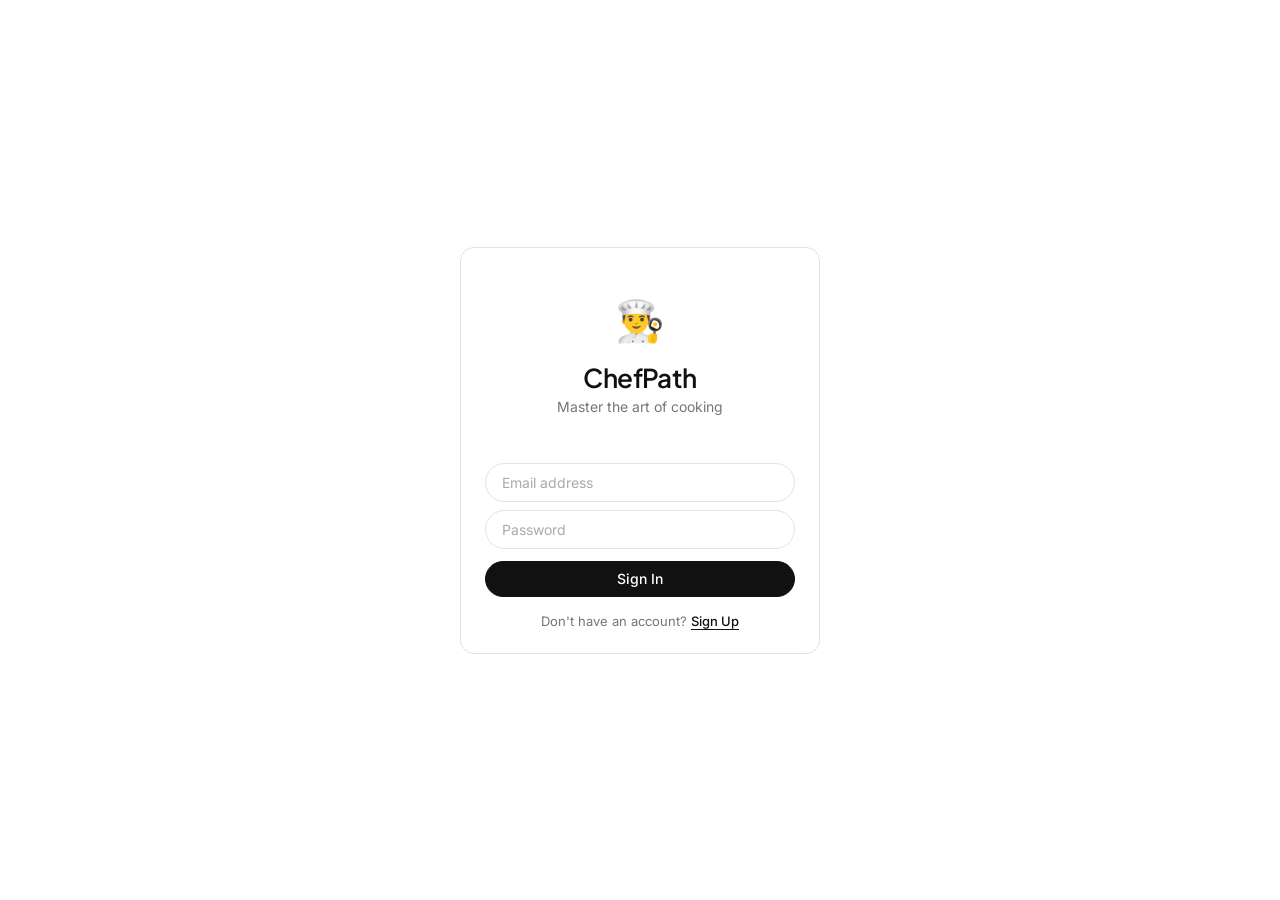
==== commit 35605f72: "Update docs folder for GitHub Pages deployment" ====
--- a/docs/dashboard.html
+++ b/docs/dashboard.html
@@ -1,86 +1,250 @@
 <!DOCTYPE html>
-<html lang="en">
+<html lang="en" >
 <head>
-  <meta charset="UTF-8" />
-  <meta name="viewport" content="width=device-width, initial-scale=1.0" />
-  <meta name="description" content="ChefPath Dashboard — your cooking curriculum overview and progress tracker." />
+  <meta charset="UTF-8"/>
+  <meta name="viewport" content="width=device-width, initial-scale=1.0"/>
+  <meta name="description" content="ChefPath Dashboard — your cooking curriculum overview."/>
   <title>Dashboard — ChefPath</title>
-  <link rel="stylesheet" href="./css/design-system.css" />
+  <link rel="stylesheet" href="./css/design-system.css"/>
 </head>
 <body>
-
-  <div id="loading-overlay" class="loading-overlay">
-    <div class="spinner"></div>
-  </div>
-
-  <div class="page-wrap">
-
-    <!-- Nav -->
-    <header>
-      <div class="nav">
-        <a href="./dashboard.html" class="nav__logo">
-          <span class="nav__logo-icon">👨‍🍳</span>
-          ChefPath
-        </a>
-        <nav class="nav__links">
-          <a href="./dashboard.html" class="nav__link">Curriculum</a>
-        </nav>
-        <div class="nav__actions">
-          <button class="nav__sign-out" onclick="Auth.signOut()">Sign out</button>
+  <div id="loading-overlay" class="loading-overlay"><div class="spinner"></div></div>
+
+  <!-- ── NAVBAR ── -->
+  <nav class="navbar">
+    <div class="navbar__inner">
+      <a href="./dashboard.html" class="navbar__logo">
+        <span class="navbar__logo-icon">👨‍🍳</span> ChefPath
+      </a>
+      <div class="navbar__right">
+        <div class="streak-badge">
+          <span class="streak-badge__icon">🔥</span>
+          <span id="streak-label">0 day streak</span>
+        </div>
+        <div class="profile-menu">
+          <button class="profile-btn" id="profile-btn" onclick="toggleProfileMenu()">
+            <div class="profile-btn__avatar">👤</div>
+            <span>Profile</span>
+            <span style="font-size:10px;color:var(--faint);">▾</span>
+          </button>
+          <div class="profile-dropdown" id="profile-dropdown">
+            <button class="profile-dropdown__item profile-dropdown__item--danger" onclick="Auth.signOut()">Sign out</button>
+          </div>
         </div>
       </div>
-    </header>
-
-    <main>
-      <div class="container">
-
-        <!-- Page header -->
-        <div class="page-header">
-          <h1 class="page-header__title">Your Curriculum</h1>
-          <p class="page-header__subtitle">20 units · 100 lectures · Master the art of cooking</p>
-        </div>
-
-        <!-- Stats -->
-        <div class="stats-row">
-          <div class="stat">
-            <span class="stat__value" id="progress-val">0%</span>
-            <span class="stat__label">complete</span>
-          </div>
-          <div class="stat__divider"></div>
-          <div class="stat">
-            <span class="stat__value" id="streak-val">0</span>
-            <span class="stat__label">day streak</span>
-          </div>
-          <div class="stat__divider"></div>
-          <div class="stat">
-            <span class="stat__value" id="completed-val">0</span>
-            <span class="stat__label">lectures done</span>
-          </div>
-        </div>
-
-        <!-- Progress bar -->
-        <div style="margin-bottom: var(--space-xl);">
-          <div class="progress-bar" style="height:2px;">
-            <div class="progress-bar__fill" id="progress-fill" style="width:0%"></div>
-          </div>
-        </div>
-
-        <!-- Units list -->
-        <p class="section-heading">All Units</p>
-        <div class="units-grid" id="units-list">
-          <!-- populated by JS -->
-        </div>
-
+    </div>
+  </nav>
+
+  <!-- ── HERO / INFINITE CAROUSEL ── -->
+  <section class="hero-section">
+    <div class="container" style="display:flex;flex-direction:column;align-items:center;width:100%;">
+      <p class="hero-eyebrow">Your cooking journey</p>
+      <h1 class="hero-title">Did you know?</h1>
+    </div>
+
+    <!-- Full-bleed carousel (not inside container for max width) -->
+    <div class="carousel-infinite" style="margin-left:auto;margin-right:auto;width:min(900px,calc(100% - 48px));">
+      <div class="carousel-infinite__track">
+
+        <!-- ── Original 10 slides ── -->
+        <div class="carousel-infinite__slide">
+          <div class="carousel-infinite__img"><img src="./img/fact_1.jpg" alt="Honey" loading="eager"/></div>
+          <div class="carousel-infinite__body">
+            <span class="carousel-infinite__fact-num">Fact 01</span>
+            <p class="carousel-infinite__fact-text">Honey never spoils — archaeologists found 3,000-year-old honey in Egyptian tombs that was still perfectly edible.</p>
+          </div>
+        </div>
+
+        <div class="carousel-infinite__slide">
+          <div class="carousel-infinite__img"><img src="./img/fact_2.jpg" alt="Tomato" loading="lazy"/></div>
+          <div class="carousel-infinite__body">
+            <span class="carousel-infinite__fact-num">Fact 02</span>
+            <p class="carousel-infinite__fact-text">Tomatoes are botanically fruits but legally treated as vegetables due to their savory flavor profile.</p>
+          </div>
+        </div>
+
+        <div class="carousel-infinite__slide">
+          <div class="carousel-infinite__img"><img src="./img/fact_3.jpg" alt="Dark Chocolate" loading="lazy"/></div>
+          <div class="carousel-infinite__body">
+            <span class="carousel-infinite__fact-num">Fact 03</span>
+            <p class="carousel-infinite__fact-text">Dark chocolate contains flavonoids — antioxidants that support cardiovascular health and improve blood flow.</p>
+          </div>
+        </div>
+
+        <div class="carousel-infinite__slide">
+          <div class="carousel-infinite__img"><img src="./img/fact_4.jpg" alt="Banana" loading="lazy"/></div>
+          <div class="carousel-infinite__body">
+            <span class="carousel-infinite__fact-num">Fact 04</span>
+            <p class="carousel-infinite__fact-text">Bananas emit trace radiation from potassium-40, but you'd need to eat millions at once for it to be harmful.</p>
+          </div>
+        </div>
+
+        <div class="carousel-infinite__slide">
+          <div class="carousel-infinite__img"><img src="./img/fact_5.jpg" alt="Sea Salt" loading="lazy"/></div>
+          <div class="carousel-infinite__body">
+            <span class="carousel-infinite__fact-num">Fact 05</span>
+            <p class="carousel-infinite__fact-text">Sea salt retains trace minerals like magnesium and calcium, giving it a richer, brinier flavor than table salt.</p>
+          </div>
+        </div>
+
+        <div class="carousel-infinite__slide">
+          <div class="carousel-infinite__img"><img src="./img/fact_6.jpg" alt="Spice" loading="lazy"/></div>
+          <div class="carousel-infinite__body">
+            <span class="carousel-infinite__fact-num">Fact 06</span>
+            <p class="carousel-infinite__fact-text">Capsaicin in spicy foods triggers heat receptors, prompting the brain to release endorphins — a natural high.</p>
+          </div>
+        </div>
+
+        <div class="carousel-infinite__slide">
+          <div class="carousel-infinite__img"><img src="./img/fact_7.jpg" alt="Avocado" loading="lazy"/></div>
+          <div class="carousel-infinite__body">
+            <span class="carousel-infinite__fact-num">Fact 07</span>
+            <p class="carousel-infinite__fact-text">Avocados are technically single-seeded berries packed with monounsaturated fats that lower bad cholesterol.</p>
+          </div>
+        </div>
+
+        <div class="carousel-infinite__slide">
+          <div class="carousel-infinite__img"><img src="./img/fact_8.jpg" alt="Fermented foods" loading="lazy"/></div>
+          <div class="carousel-infinite__body">
+            <span class="carousel-infinite__fact-num">Fact 08</span>
+            <p class="carousel-infinite__fact-text">Fermented foods like kimchi, kefir, and yogurt contain live probiotics that strengthen the gut microbiome.</p>
+          </div>
+        </div>
+
+        <div class="carousel-infinite__slide">
+          <div class="carousel-infinite__img"><img src="./img/fact_9.jpg" alt="Umami" loading="lazy"/></div>
+          <div class="carousel-infinite__body">
+            <span class="carousel-infinite__fact-num">Fact 09</span>
+            <p class="carousel-infinite__fact-text">Umami — the fifth basic taste — comes from glutamates found naturally in aged cheeses, mushrooms, and soy sauce.</p>
+          </div>
+        </div>
+
+        <div class="carousel-infinite__slide">
+          <div class="carousel-infinite__img"><img src="./img/fact_10.jpg" alt="Carrot" loading="lazy"/></div>
+          <div class="carousel-infinite__body">
+            <span class="carousel-infinite__fact-num">Fact 10</span>
+            <p class="carousel-infinite__fact-text">Carrots were originally purple or yellow — the orange variety was selectively bred by Dutch farmers in the 17th century.</p>
+          </div>
+        </div>
+
+        <!-- ── Duplicate for seamless loop ── -->
+        <div class="carousel-infinite__slide">
+          <div class="carousel-infinite__img"><img src="./img/fact_1.jpg" alt="Honey" loading="lazy"/></div>
+          <div class="carousel-infinite__body">
+            <span class="carousel-infinite__fact-num">Fact 01</span>
+            <p class="carousel-infinite__fact-text">Honey never spoils — archaeologists found 3,000-year-old honey in Egyptian tombs that was still perfectly edible.</p>
+          </div>
+        </div>
+
+        <div class="carousel-infinite__slide">
+          <div class="carousel-infinite__img"><img src="./img/fact_2.jpg" alt="Tomato" loading="lazy"/></div>
+          <div class="carousel-infinite__body">
+            <span class="carousel-infinite__fact-num">Fact 02</span>
+            <p class="carousel-infinite__fact-text">Tomatoes are botanically fruits but legally treated as vegetables due to their savory flavor profile.</p>
+          </div>
+        </div>
+
+        <div class="carousel-infinite__slide">
+          <div class="carousel-infinite__img"><img src="./img/fact_3.jpg" alt="Dark Chocolate" loading="lazy"/></div>
+          <div class="carousel-infinite__body">
+            <span class="carousel-infinite__fact-num">Fact 03</span>
+            <p class="carousel-infinite__fact-text">Dark chocolate contains flavonoids — antioxidants that support cardiovascular health and improve blood flow.</p>
+          </div>
+        </div>
+
+        <div class="carousel-infinite__slide">
+          <div class="carousel-infinite__img"><img src="./img/fact_4.jpg" alt="Banana" loading="lazy"/></div>
+          <div class="carousel-infinite__body">
+            <span class="carousel-infinite__fact-num">Fact 04</span>
+            <p class="carousel-infinite__fact-text">Bananas emit trace radiation from potassium-40, but you'd need to eat millions at once for it to be harmful.</p>
+          </div>
+        </div>
+
+        <div class="carousel-infinite__slide">
+          <div class="carousel-infinite__img"><img src="./img/fact_5.jpg" alt="Sea Salt" loading="lazy"/></div>
+          <div class="carousel-infinite__body">
+            <span class="carousel-infinite__fact-num">Fact 05</span>
+            <p class="carousel-infinite__fact-text">Sea salt retains trace minerals like magnesium and calcium, giving it a richer, brinier flavor than table salt.</p>
+          </div>
+        </div>
+
+        <div class="carousel-infinite__slide">
+          <div class="carousel-infinite__img"><img src="./img/fact_6.jpg" alt="Spice" loading="lazy"/></div>
+          <div class="carousel-infinite__body">
+            <span class="carousel-infinite__fact-num">Fact 06</span>
+            <p class="carousel-infinite__fact-text">Capsaicin in spicy foods triggers heat receptors, prompting the brain to release endorphins — a natural high.</p>
+          </div>
+        </div>
+
+        <div class="carousel-infinite__slide">
+          <div class="carousel-infinite__img"><img src="./img/fact_7.jpg" alt="Avocado" loading="lazy"/></div>
+          <div class="carousel-infinite__body">
+            <span class="carousel-infinite__fact-num">Fact 07</span>
+            <p class="carousel-infinite__fact-text">Avocados are technically single-seeded berries packed with monounsaturated fats that lower bad cholesterol.</p>
+          </div>
+        </div>
+
+        <div class="carousel-infinite__slide">
+          <div class="carousel-infinite__img"><img src="./img/fact_8.jpg" alt="Fermented foods" loading="lazy"/></div>
+          <div class="carousel-infinite__body">
+            <span class="carousel-infinite__fact-num">Fact 08</span>
+            <p class="carousel-infinite__fact-text">Fermented foods like kimchi, kefir, and yogurt contain live probiotics that strengthen the gut microbiome.</p>
+          </div>
+        </div>
+
+        <div class="carousel-infinite__slide">
+          <div class="carousel-infinite__img"><img src="./img/fact_9.jpg" alt="Umami" loading="lazy"/></div>
+          <div class="carousel-infinite__body">
+            <span class="carousel-infinite__fact-num">Fact 09</span>
+            <p class="carousel-infinite__fact-text">Umami — the fifth basic taste — comes from glutamates found naturally in aged cheeses, mushrooms, and soy sauce.</p>
+          </div>
+        </div>
+
+        <div class="carousel-infinite__slide">
+          <div class="carousel-infinite__img"><img src="./img/fact_10.jpg" alt="Carrot" loading="lazy"/></div>
+          <div class="carousel-infinite__body">
+            <span class="carousel-infinite__fact-num">Fact 10</span>
+            <p class="carousel-infinite__fact-text">Carrots were originally purple or yellow — the orange variety was selectively bred by Dutch farmers in the 17th century.</p>
+          </div>
+        </div>
+
+      </div><!-- /track -->
+    </div><!-- /carousel-infinite -->
+
+    <div class="container" style="display:flex;flex-direction:column;align-items:center;width:100%;">
+      <button class="scroll-cue" onclick="document.getElementById('units-section').scrollIntoView({behavior:'smooth'})" aria-label="Scroll to units">
+        <span class="scroll-cue__label">See your units</span>
+        <span class="scroll-cue__arrow">↓</span>
+      </button>
+    </div>
+  </section>
+
+  <!-- ── UNITS SECTION ── -->
+  <section class="units-section" id="units-section">
+    <div class="container">
+      <p class="section-eyebrow">Curriculum</p>
+      <h2 class="section-title">Your 20 Units</h2>
+      <div class="units-grid" id="units-grid">
+        <!-- populated by app.js -->
       </div>
-    </main>
-
-  </div>
+    </div>
+  </section>
 
   <script src="./js/config.js"></script>
   <script src="./js/supabase-auth.js"></script>
   <script src="./js/app.js"></script>
   <script>
-    initDashboard();
+    function toggleProfileMenu() {
+      document.getElementById('profile-dropdown').classList.toggle('open');
+    }
+    document.addEventListener('click', function(e) {
+      const pm = document.querySelector('.profile-menu');
+      if (pm && !pm.contains(e.target)) {
+        document.getElementById('profile-dropdown').classList.remove('open');
+      }
+    });
+    document.addEventListener('DOMContentLoaded', initDashboard);
   </script>
 </body>
 </html>
+
--- a/docs/css/design-system.css
+++ b/docs/css/design-system.css
@@ -1,755 +1,1030 @@
-/* ============================================================
-   ChefPath — Ollama-Inspired Minimalist Design System
-   Pure grayscale, pill-shaped interactive elements, zero shadows
-   ============================================================ */
-
-@import url('https://fonts.googleapis.com/css2?family=Plus+Jakarta+Sans:wght@400;500&family=Inter:wght@400;500&display=swap');
-
-/* ---- CSS Variables ---- */
+@import url('https://fonts.googleapis.com/css2?family=Plus+Jakarta+Sans:ital,wght@0,400;0,500;0,600;1,400&family=Inter:wght@400;500&display=swap');
+
 :root {
-  /* Colors — strictly grayscale */
-  --color-black:        #000000;
-  --color-near-black:   #262626;
-  --color-darkest:      #090909;
-  --color-white:        #ffffff;
-  --color-snow:         #fafafa;
-  --color-light-gray:   #e5e5e5;
-  --color-border-light: #d4d4d4;
-  --color-stone:        #737373;
-  --color-mid-gray:     #525252;
-  --color-silver:       #a3a3a3;
-  --color-btn-dark:     #404040;
-
-  /* Semantic */
-  --bg:            var(--color-white);
-  --text:          var(--color-black);
-  --text-muted:    var(--color-stone);
-  --text-faint:    var(--color-silver);
-  --border:        var(--color-light-gray);
-  --border-dark:   var(--color-border-light);
-  --surface:       var(--color-snow);
-  --surface-card:  var(--color-white);
-
-  /* Typography */
-  --font-display: 'Plus Jakarta Sans', 'SF Pro Rounded', system-ui, -apple-system, sans-serif;
-  --font-body:    'Inter', ui-sans-serif, system-ui, sans-serif;
-  --font-mono:    ui-monospace, 'SFMono-Regular', Menlo, Monaco, Consolas, monospace;
-
-  /* Radius — binary system */
-  --radius-card:  12px;   /* containers only */
-  --radius-pill:  9999px; /* everything interactive */
-
-  /* Spacing */
-  --space-xs:  4px;
-  --space-sm:  8px;
-  --space-md:  16px;
-  --space-lg:  24px;
-  --space-xl:  48px;
-  --space-2xl: 88px;
-
-  /* Transitions — minimal */
-  --transition: background 0.1s, border-color 0.1s, color 0.1s;
-}
-
-/* ---- Reset ---- */
-*, *::before, *::after { box-sizing: border-box; margin: 0; padding: 0; }
-
-html { font-size: 16px; scroll-behavior: smooth; }
+  --black: #111111;
+  --near-black: #1a1a1a;
+  --white: #ffffff;
+  --snow: #f8f8f8;
+  --light: #efefef;
+  --border: #e2e2e2;
+  --muted: #767676;
+  --faint: #aaaaaa;
+  --accent: #111111;
+
+  --font-display: 'Plus Jakarta Sans', system-ui, sans-serif;
+  --font-body: 'Inter', system-ui, sans-serif;
+  --font-mono: ui-monospace, 'SFMono-Regular', Menlo, monospace;
+
+  --radius-pill: 9999px;
+  --radius-card: 14px;
+  --radius-sm: 8px;
+
+  --sp-xs: 4px;
+  --sp-sm: 8px;
+  --sp-md: 16px;
+  --sp-lg: 24px;
+  --sp-xl: 48px;
+  --sp-2xl: 88px;
+
+  --nav-h: 60px;
+  --footer-h: 68px;
+  --t: 0.15s ease;
+}
+
+/* ── Reset ── */
+*,
+*::before,
+*::after {
+  box-sizing: border-box;
+  margin: 0;
+  padding: 0;
+}
+
+html {
+  font-size: 16px;
+  scroll-behavior: smooth;
+}
 
 body {
   font-family: var(--font-body);
-  font-size: 16px;
-  font-weight: 400;
-  line-height: 1.5;
-  color: var(--text);
-  background: var(--bg);
+  color: var(--black);
+  background: var(--white);
   -webkit-font-smoothing: antialiased;
   min-height: 100vh;
 }
 
-a { color: inherit; text-decoration: none; }
-button { cursor: pointer; font-family: inherit; }
-input, textarea { font-family: inherit; }
-img { max-width: 100%; display: block; }
-
-/* ---- Layout ---- */
+a {
+  color: inherit;
+  text-decoration: none;
+}
+
+button {
+  cursor: pointer;
+  font-family: inherit;
+  border: none;
+  background: none;
+}
+
+img {
+  max-width: 100%;
+  display: block;
+}
+
+/* ── Utilities ── */
 .container {
   max-width: 960px;
   margin: 0 auto;
-  padding: 0 var(--space-lg);
-}
-
-.page-wrap {
-  min-height: 100vh;
-  display: flex;
-  flex-direction: column;
-}
-
-/* ---- Navigation ---- */
-.nav {
+  padding: 0 var(--sp-lg);
+  width: 100%;
+}
+
+.sr-only {
+  position: absolute;
+  width: 1px;
+  height: 1px;
+  overflow: hidden;
+  clip: rect(0, 0, 0, 0);
+  white-space: nowrap;
+}
+
+/* ── Loading overlay ── */
+.loading-overlay {
+  position: fixed;
+  inset: 0;
+  background: rgba(255, 255, 255, 0.9);
+  display: flex;
+  align-items: center;
+  justify-content: center;
+  z-index: 9999;
+}
+
+.loading-overlay.hidden {
+  display: none;
+}
+
+.spinner {
+  width: 22px;
+  height: 22px;
+  border: 2px solid var(--border);
+  border-top-color: var(--black);
+  border-radius: 50%;
+  animation: spin .6s linear infinite;
+}
+
+@keyframes spin {
+  to {
+    transform: rotate(360deg);
+  }
+}
+
+/* ── Toast ── */
+.toast {
+  position: fixed;
+  bottom: calc(var(--footer-h) + var(--sp-md));
+  left: 50%;
+  transform: translateX(-50%) translateY(10px);
+  background: var(--black);
+  color: var(--white);
+  padding: 10px 20px;
+  border-radius: var(--radius-pill);
+  font-size: 13px;
+  opacity: 0;
+  pointer-events: none;
+  z-index: 10000;
+  transition: opacity .2s, transform .2s;
+  white-space: nowrap;
+}
+
+.toast.visible {
+  opacity: 1;
+  transform: translateX(-50%) translateY(0);
+}
+
+.toast--error {
+  background: #222;
+  border: 1px solid #444;
+}
+
+/* ════════════════════════════
+   NAVBAR
+════════════════════════════ */
+.navbar {
+  position: sticky;
+  top: 0;
+  z-index: 100;
+  height: var(--nav-h);
+  background: rgba(255, 255, 255, 0.92);
+  backdrop-filter: blur(12px);
+  -webkit-backdrop-filter: blur(12px);
+  border-bottom: 1px solid var(--border);
+  display: flex;
+  align-items: center;
+}
+
+.navbar__inner {
   display: flex;
   align-items: center;
   justify-content: space-between;
-  padding: var(--space-lg) var(--space-lg);
   max-width: 960px;
   margin: 0 auto;
-  width: 100%;
-}
-
-.nav__logo {
-  display: flex;
-  align-items: center;
-  gap: var(--space-sm);
+  padding: 0 var(--sp-lg);
+  width: 100%;
+}
+
+.navbar__logo {
+  display: flex;
+  align-items: center;
+  gap: var(--sp-sm);
+  font-family: var(--font-display);
+  font-size: 17px;
+  font-weight: 600;
+  color: var(--black);
+  letter-spacing: -0.02em;
+}
+
+.navbar__logo-icon {
+  font-size: 22px;
+  line-height: 1;
+}
+
+.navbar__right {
+  display: flex;
+  align-items: center;
+  gap: var(--sp-md);
+}
+
+/* Streak badge */
+.streak-badge {
+  display: inline-flex;
+  align-items: center;
+  gap: 5px;
+  padding: 5px 12px;
+  border-radius: var(--radius-pill);
+  background: var(--snow);
+  border: 1px solid var(--border);
+  font-size: 13px;
+  font-weight: 500;
+  color: var(--black);
+}
+
+.streak-badge__icon {
+  font-size: 14px;
+}
+
+/* Profile dropdown */
+.profile-menu {
+  position: relative;
+}
+
+.profile-btn {
+  display: flex;
+  align-items: center;
+  gap: 6px;
+  padding: 6px 14px;
+  border-radius: var(--radius-pill);
+  border: 1px solid var(--border);
+  font-size: 13px;
+  font-weight: 500;
+  color: var(--black);
+  background: var(--white);
+  transition: background var(--t), border-color var(--t);
+}
+
+.profile-btn:hover {
+  background: var(--snow);
+}
+
+.profile-btn__avatar {
+  width: 24px;
+  height: 24px;
+  border-radius: 50%;
+  background: var(--light);
+  display: flex;
+  align-items: center;
+  justify-content: center;
+  font-size: 12px;
+  overflow: hidden;
+}
+
+.profile-dropdown {
+  position: absolute;
+  top: calc(100% + 8px);
+  right: 0;
+  background: var(--white);
+  border: 1px solid var(--border);
+  border-radius: var(--radius-card);
+  min-width: 140px;
+  overflow: hidden;
+  display: none;
+  box-shadow: 0 4px 24px rgba(0, 0, 0, 0.08);
+}
+
+.profile-dropdown.open {
+  display: block;
+}
+
+.profile-dropdown__item {
+  display: block;
+  padding: 10px 16px;
+  font-size: 14px;
+  color: var(--black);
+  cursor: pointer;
+  transition: background var(--t);
+  width: 100%;
+  text-align: left;
+}
+
+.profile-dropdown__item:hover {
+  background: var(--snow);
+}
+
+.profile-dropdown__item--danger {
+  color: #c0392b;
+}
+
+/* ════════════════════════════
+   LOGIN PAGE
+════════════════════════════ */
+.page-login {
+  min-height: 100vh;
+  display: flex;
+  align-items: center;
+  justify-content: center;
+  padding: var(--sp-lg);
+  background: var(--white);
+}
+
+.login-card {
+  width: 100%;
+  max-width: 360px;
+  background: var(--white);
+  border: 1px solid var(--border);
+  border-radius: var(--radius-card);
+  padding: var(--sp-xl) var(--sp-lg) var(--sp-lg);
+}
+
+.login-icon {
+  font-size: 40px;
+  text-align: center;
+  display: block;
+  margin-bottom: var(--sp-md);
+}
+
+.login-title {
+  font-family: var(--font-display);
+  font-size: 26px;
+  font-weight: 600;
+  text-align: center;
+  color: var(--black);
+  letter-spacing: -0.02em;
+  margin-bottom: 4px;
+}
+
+.login-subtitle {
+  font-size: 14px;
+  color: var(--muted);
+  text-align: center;
+  margin-bottom: var(--sp-xl);
+}
+
+.login-form {
+  display: flex;
+  flex-direction: column;
+  gap: var(--sp-sm);
+}
+
+.login-error {
+  display: none;
+  font-size: 13px;
+  color: var(--black);
+  padding: 10px 14px;
+  background: var(--snow);
+  border: 1px solid var(--border);
+  border-radius: var(--radius-sm);
+  line-height: 1.4;
+  margin-bottom: 4px;
+}
+
+.login-footer {
+  margin-top: var(--sp-md);
+  text-align: center;
+  font-size: 13px;
+  color: var(--muted);
+}
+
+.login-footer a {
+  color: var(--black);
+  font-weight: 500;
+  text-decoration: underline;
+  text-underline-offset: 3px;
+}
+
+/* ════════════════════════════
+   BUTTONS & INPUTS
+════════════════════════════ */
+.btn {
+  display: inline-flex;
+  align-items: center;
+  justify-content: center;
+  gap: 6px;
+  padding: 10px 22px;
+  border-radius: var(--radius-pill);
+  font-size: 14px;
+  font-weight: 500;
+  font-family: var(--font-body);
+  line-height: 1;
+  border: 1px solid transparent;
+  transition: background var(--t), border-color var(--t), color var(--t), opacity var(--t);
+  white-space: nowrap;
+  cursor: pointer;
+  text-decoration: none;
+}
+
+.btn-black {
+  background: var(--black);
+  color: var(--white);
+  border-color: var(--black);
+}
+
+.btn-black:hover:not(:disabled) {
+  background: var(--near-black);
+}
+
+.btn-light {
+  background: var(--light);
+  color: var(--near-black);
+  border-color: var(--light);
+}
+
+.btn-light:hover:not(:disabled) {
+  background: var(--border);
+}
+
+.btn-outline {
+  background: var(--white);
+  color: var(--black);
+  border-color: var(--border);
+}
+
+.btn-outline:hover:not(:disabled) {
+  background: var(--snow);
+}
+
+.btn-outline-muted {
+  background: var(--white);
+  color: var(--muted);
+  border-color: var(--border);
+  cursor: not-allowed;
+}
+
+.btn:disabled {
+  opacity: .4;
+  cursor: not-allowed;
+  pointer-events: none;
+}
+
+.btn-sm {
+  padding: 7px 16px;
+  font-size: 13px;
+}
+
+.btn-lg {
+  padding: 13px 32px;
+  font-size: 15px;
+}
+
+.btn-full {
+  width: 100%;
+  justify-content: center;
+}
+
+.input-field {
+  display: block;
+  width: 100%;
+  padding: 10px 16px;
+  border-radius: var(--radius-pill);
+  border: 1px solid var(--border);
+  background: var(--white);
+  font-size: 14px;
+  font-family: var(--font-body);
+  color: var(--black);
+  outline: none;
+  transition: border-color var(--t), box-shadow var(--t);
+}
+
+.input-field::placeholder {
+  color: var(--faint);
+}
+
+.input-field:focus {
+  border-color: var(--black);
+  box-shadow: 0 0 0 3px rgba(17, 17, 17, .08);
+}
+
+/* ════════════════════════════
+   HERO / INFINITE CAROUSEL
+════════════════════════════ */
+.hero-section {
+  min-height: calc(100vh - var(--nav-h));
+  display: flex;
+  flex-direction: column;
+  align-items: center;
+  justify-content: center;
+  position: relative;
+  overflow: hidden;
+  padding: var(--sp-xl) 0;
+}
+
+.hero-eyebrow {
+  font-family: var(--font-mono);
+  font-size: 11px;
+  letter-spacing: .1em;
+  text-transform: uppercase;
+  color: var(--faint);
+  margin-bottom: var(--sp-md);
+  text-align: center;
+}
+
+.hero-title {
+  font-family: var(--font-display);
+  font-size: clamp(32px, 5vw, 56px);
+  font-weight: 600;
+  line-height: 1.1;
+  letter-spacing: -0.03em;
+  color: var(--black);
+  text-align: center;
+  margin-bottom: var(--sp-xl);
+}
+
+/* ── Infinite auto-scroll carousel (CSS only) ── */
+.carousel-infinite {
+  width: 100%;
+  max-width: 900px;
+  margin: 0 auto var(--sp-xl);
+  overflow: hidden;
+  border-radius: var(--radius-card);
+  border: 1px solid var(--border);
+}
+
+/* The belt: 10 slides duplicated → 20 total, each 100% wide */
+/* We scroll from 0% → -50% (10 slides) then loop */
+.carousel-infinite__track {
+  display: flex;
+  /* 20 slides × 100% = 2000% wide. Each slide is 1/20 = 5% */
+  width: 2000%;
+  animation: carousel-scroll 120s linear infinite;
+}
+
+/* Pause on hover */
+.carousel-infinite:hover .carousel-infinite__track {
+  animation-play-state: paused;
+}
+
+@keyframes carousel-scroll {
+  0% {
+    transform: translateX(0);
+  }
+
+  100% {
+    transform: translateX(-50%);
+  }
+}
+
+.carousel-infinite__slide {
+  /* Each slide is 1/20 of the 2000% track = 5% of track = 100% of viewport */
+  flex: 0 0 5%;
+  display: grid;
+  grid-template-columns: 1fr 1fr;
+  background: var(--white);
+  min-height: 320px;
+}
+
+.carousel-infinite__img {
+  overflow: hidden;
+}
+
+.carousel-infinite__img img {
+  width: 100%;
+  height: 100%;
+  object-fit: cover;
+  display: block;
+}
+
+.carousel-infinite__body {
+  padding: var(--sp-xl) var(--sp-lg);
+  display: flex;
+  flex-direction: column;
+  justify-content: center;
+  gap: var(--sp-md);
+  border-left: 1px solid var(--border);
+}
+
+.carousel-infinite__fact-num {
+  font-family: var(--font-mono);
+  font-size: 11px;
+  color: var(--faint);
+  letter-spacing: .08em;
+  text-transform: uppercase;
+}
+
+.carousel-infinite__fact-text {
   font-family: var(--font-display);
   font-size: 18px;
   font-weight: 500;
-  color: var(--color-black);
-  letter-spacing: -0.01em;
-}
-
-.nav__logo-icon {
-  font-size: 20px;
-  line-height: 1;
-}
-
-.nav__links {
-  display: flex;
-  align-items: center;
-  gap: var(--space-xl);
-}
-
-.nav__link {
-  font-size: 15px;
-  font-weight: 400;
-  color: var(--color-near-black);
-  transition: var(--transition);
-}
-
-.nav__link:hover { color: var(--color-black); }
-
-.nav__actions {
-  display: flex;
-  align-items: center;
-  gap: var(--space-md);
-}
-
-.nav__sign-out {
-  font-size: 15px;
-  color: var(--color-stone);
+  line-height: 1.55;
+  color: var(--black);
+}
+
+/* Scroll cue */
+.scroll-cue {
+  display: flex;
+  flex-direction: column;
+  align-items: center;
+  gap: 6px;
+  margin-top: var(--sp-xl);
+  cursor: pointer;
+  transition: opacity var(--t);
+  animation: float 2.4s ease-in-out infinite;
   background: none;
   border: none;
+}
+
+.scroll-cue:hover {
+  opacity: .6;
+}
+
+.scroll-cue__label {
+  font-size: 12px;
+  color: var(--muted);
+  letter-spacing: .06em;
+  text-transform: uppercase;
+}
+
+.scroll-cue__arrow {
+  font-size: 20px;
+  color: var(--muted);
+  line-height: 1;
+}
+
+@keyframes float {
+
+  0%,
+  100% {
+    transform: translateY(0);
+  }
+
+  50% {
+    transform: translateY(6px);
+  }
+}
+
+/* ════════════════════════════
+   UNITS SECTION
+════════════════════════════ */
+.units-section {
+  padding: var(--sp-2xl) 0;
+  border-top: 1px solid var(--border);
+}
+
+.section-eyebrow {
+  font-family: var(--font-mono);
+  font-size: 11px;
+  letter-spacing: .1em;
+  text-transform: uppercase;
+  color: var(--faint);
+  margin-bottom: var(--sp-sm);
+}
+
+.section-title {
+  font-family: var(--font-display);
+  font-size: 28px;
+  font-weight: 600;
+  color: var(--black);
+  letter-spacing: -0.02em;
+  margin-bottom: var(--sp-xl);
+}
+
+.units-grid {
+  display: grid;
+  grid-template-columns: repeat(auto-fill, minmax(280px, 1fr));
+  gap: var(--sp-md);
+}
+
+.unit-btn {
+  display: flex;
+  flex-direction: column;
+  align-items: flex-start;
+  padding: var(--sp-lg);
+  border: 1px solid var(--border);
+  border-radius: var(--radius-card);
+  background: var(--white);
+  text-align: left;
   cursor: pointer;
-  transition: var(--transition);
-}
-
-.nav__sign-out:hover { color: var(--color-black); }
-
-/* ---- Buttons ---- */
-.btn {
+  text-decoration: none;
+  color: var(--black);
+  transition: border-color var(--t), background var(--t), transform var(--t);
+  position: relative;
+  overflow: hidden;
+}
+
+.unit-btn:hover:not(.unit-btn--locked) {
+  border-color: var(--black);
+  transform: translateY(-1px);
+}
+
+.unit-btn--locked {
+  cursor: not-allowed;
+  opacity: .5;
+}
+
+.unit-btn--complete {
+  border-color: var(--black);
+  background: var(--snow);
+}
+
+.unit-btn__num {
+  font-family: var(--font-mono);
+  font-size: 11px;
+  color: var(--faint);
+  margin-bottom: var(--sp-sm);
+}
+
+.unit-btn__title {
+  font-family: var(--font-display);
+  font-size: 15px;
+  font-weight: 600;
+  color: var(--black);
+  line-height: 1.3;
+  margin-bottom: var(--sp-xs);
+}
+
+.unit-btn__desc {
+  font-size: 12px;
+  color: var(--muted);
+  line-height: 1.4;
+  margin-bottom: var(--sp-md);
+}
+
+.unit-btn__footer {
+  display: flex;
+  align-items: center;
+  justify-content: space-between;
+  width: 100%;
+  margin-top: auto;
+}
+
+.unit-btn__badge {
   display: inline-flex;
   align-items: center;
-  justify-content: center;
-  gap: var(--space-xs);
-  padding: 10px 24px;
+  gap: 4px;
+  padding: 3px 10px;
   border-radius: var(--radius-pill);
-  font-size: 15px;
-  font-weight: 400;
-  font-family: var(--font-body);
-  line-height: 1;
-  border: 1px solid transparent;
-  transition: var(--transition);
-  white-space: nowrap;
-  text-decoration: none;
-}
-
-/* Gray Pill — primary */
-.btn-gray {
-  background: var(--color-light-gray);
-  color: var(--color-near-black);
-  border-color: var(--color-light-gray);
-}
-.btn-gray:hover { background: var(--color-border-light); border-color: var(--color-border-light); }
-
-/* Black Pill — CTA */
-.btn-black {
-  background: var(--color-black);
-  color: var(--color-white);
-  border-color: var(--color-black);
-}
-.btn-black:hover { background: var(--color-near-black); border-color: var(--color-near-black); }
-
-/* White Pill — secondary */
-.btn-white {
-  background: var(--color-white);
-  color: var(--color-btn-dark);
-  border-color: var(--color-border-light);
-}
-.btn-white:hover { background: var(--color-snow); }
-
-.btn:disabled {
-  opacity: 0.45;
-  cursor: not-allowed;
-}
-
-.btn-sm { padding: 7px 16px; font-size: 13px; }
-.btn-lg { padding: 12px 32px; font-size: 16px; }
-.btn-full { width: 100%; }
-
-/* ---- Inputs ---- */
-.input-field {
-  display: block;
-  width: 100%;
-  padding: 10px 20px;
+  font-size: 11px;
+  font-weight: 500;
+}
+
+.badge--unlocked {
+  background: var(--light);
+  color: var(--near-black);
+}
+
+.badge--locked {
+  background: var(--snow);
+  color: var(--faint);
+  border: 1px solid var(--border);
+}
+
+.badge--complete {
+  background: var(--black);
+  color: var(--white);
+}
+
+.unit-btn__arrow {
+  font-size: 16px;
+  color: var(--faint);
+}
+
+.unit-btn__progress {
+  width: 100%;
+  height: 2px;
+  background: var(--border);
   border-radius: var(--radius-pill);
-  border: 1px solid var(--color-light-gray);
-  background: var(--color-white);
-  font-size: 15px;
-  font-family: var(--font-body);
-  color: var(--color-near-black);
-  outline: none;
-  transition: var(--transition);
-}
-.input-field::placeholder { color: var(--color-silver); }
-.input-field:focus {
-  border-color: var(--color-mid-gray);
-  box-shadow: 0 0 0 3px rgba(59, 130, 246, 0.15);
-}
-
-/* ---- Cards ---- */
-.card {
-  background: var(--color-white);
-  border: 1px solid var(--color-light-gray);
-  border-radius: var(--radius-card);
-  padding: var(--space-lg);
-}
-
-.card--snow {
-  background: var(--color-snow);
-}
-
-/* ---- Tags / Pills ---- */
-.tag {
+  margin-bottom: var(--sp-md);
+  overflow: hidden;
+}
+
+.unit-btn__progress-fill {
+  height: 100%;
+  background: var(--black);
+  border-radius: var(--radius-pill);
+  transition: width .4s ease;
+}
+
+/* ════════════════════════════
+   UNIT DETAIL PAGE
+════════════════════════════ */
+/* Extra bottom padding to clear the footer nav */
+.unit-page {
+  padding-bottom: calc(var(--footer-h) + var(--sp-2xl));
+}
+
+.unit-page__header {
+  padding: var(--sp-xl) 0 var(--sp-lg);
+  border-bottom: 1px solid var(--border);
+  margin-bottom: var(--sp-xl);
+  text-align: center;
+}
+
+.back-link {
   display: inline-flex;
   align-items: center;
-  padding: 4px 12px;
-  border-radius: var(--radius-pill);
-  font-size: 12px;
-  font-weight: 400;
-  background: var(--color-light-gray);
-  color: var(--color-near-black);
-}
-
-.tag--outline {
-  background: transparent;
-  border: 1px solid var(--color-border-light);
-  color: var(--color-stone);
-}
-
-/* ---- Progress Bar ---- */
-.progress-bar {
-  width: 100%;
-  height: 3px;
-  background: var(--color-light-gray);
-  border-radius: var(--radius-pill);
-  overflow: hidden;
-}
-
-.progress-bar__fill {
-  height: 100%;
-  background: var(--color-black);
-  border-radius: var(--radius-pill);
-  transition: width 0.4s ease;
-}
-
-/* ---- Loading ---- */
-.loading-overlay {
-  position: fixed;
-  inset: 0;
-  background: rgba(255,255,255,0.85);
-  display: flex;
-  align-items: center;
-  justify-content: center;
-  z-index: 9999;
-}
-.loading-overlay.hidden { display: none; }
-
-.spinner {
-  width: 24px;
-  height: 24px;
-  border: 2px solid var(--color-light-gray);
-  border-top-color: var(--color-black);
-  border-radius: 50%;
-  animation: spin 0.6s linear infinite;
-}
-
-@keyframes spin { to { transform: rotate(360deg); } }
-
-/* ---- Toast ---- */
-.toast {
-  position: fixed;
-  bottom: var(--space-lg);
-  left: 50%;
-  transform: translateX(-50%) translateY(12px);
-  background: var(--color-black);
-  color: var(--color-white);
-  padding: 10px 20px;
-  border-radius: var(--radius-pill);
-  font-size: 14px;
-  font-weight: 400;
-  opacity: 0;
-  pointer-events: none;
-  z-index: 10000;
-  transition: opacity 0.2s, transform 0.2s;
-  white-space: nowrap;
-}
-.toast.visible {
-  opacity: 1;
-  transform: translateX(-50%) translateY(0);
-}
-.toast--error {
-  background: #1a1a1a;
-  border: 1px solid #333;
-}
-
-/* ---- Login Page ---- */
-.page-login {
-  min-height: 100vh;
-  display: flex;
-  align-items: center;
-  justify-content: center;
-  padding: var(--space-lg);
-  background: var(--color-white);
-}
-
-.login-card {
-  width: 100%;
-  max-width: 400px;
-}
-
-.login-card__header {
-  text-align: center;
-  margin-bottom: var(--space-xl);
-}
-
-.login-card__icon {
-  font-size: 40px;
-  display: block;
-  margin-bottom: var(--space-lg);
-  line-height: 1;
-}
-
-.login-card__title {
-  font-family: var(--font-display);
-  font-size: 32px;
-  font-weight: 500;
-  color: var(--color-black);
-  line-height: 1;
-  letter-spacing: -0.02em;
-  margin-bottom: var(--space-sm);
-}
-
-.login-card__subtitle {
-  font-size: 15px;
-  color: var(--color-stone);
-  line-height: 1.5;
-}
-
-.login-card__form {
-  display: flex;
-  flex-direction: column;
-  gap: var(--space-sm);
-}
-
-.login-card__error {
-  display: none;
-  font-size: 14px;
-  color: var(--color-near-black);
-  padding: 10px 16px;
-  background: var(--color-snow);
-  border: 1px solid var(--color-light-gray);
-  border-radius: var(--radius-card);
-  line-height: 1.4;
-}
-
-.login-card__footer {
-  margin-top: var(--space-lg);
-  text-align: center;
-  font-size: 14px;
-  color: var(--color-stone);
-}
-
-.login-card__footer a {
-  color: var(--color-black);
-  font-weight: 500;
-  text-decoration: underline;
-  text-underline-offset: 3px;
-}
-
-/* ---- Dashboard ---- */
-.page-header {
-  padding: var(--space-xl) 0 var(--space-lg);
-  border-bottom: 1px solid var(--color-light-gray);
-  margin-bottom: var(--space-xl);
-}
-
-.page-header__title {
+  gap: 6px;
+  font-size: 13px;
+  color: var(--muted);
+  margin-bottom: var(--sp-md);
+  transition: color var(--t);
+}
+
+.back-link:hover {
+  color: var(--black);
+}
+
+.unit-page__title {
   font-family: var(--font-display);
   font-size: 30px;
-  font-weight: 500;
-  color: var(--color-black);
+  font-weight: 600;
+  color: var(--black);
+  letter-spacing: -0.02em;
   line-height: 1.2;
-  letter-spacing: -0.01em;
-  margin-bottom: 4px;
-}
-
-.page-header__subtitle {
+  margin-bottom: 8px;
+}
+
+.unit-page__subtitle {
   font-size: 15px;
-  color: var(--color-stone);
-}
-
-/* Stats row */
-.stats-row {
-  display: flex;
-  align-items: center;
-  gap: var(--space-lg);
-  padding: var(--space-lg) 0;
-  border-bottom: 1px solid var(--color-light-gray);
-  margin-bottom: var(--space-xl);
-}
-
-.stat {
-  display: flex;
-  align-items: center;
-  gap: var(--space-sm);
-}
-
-.stat__value {
+  color: var(--muted);
+  margin-bottom: 6px;
+  line-height: 1.5;
+}
+
+.unit-page__meta {
+  font-size: 13px;
+  color: var(--faint);
+}
+
+/* ── Lesson cards (always-expanded, horizontal layout) ── */
+.lessons-list {
+  display: flex;
+  flex-direction: column;
+  gap: var(--sp-xl);
+}
+
+.lcard {
+  display: grid;
+  grid-template-columns: 380px 1fr;
+  border: 1px solid var(--border);
+  border-radius: var(--radius-card);
+  overflow: hidden;
+  background: var(--white);
+  transition: border-color var(--t);
+  min-height: 240px;
+}
+
+.lcard:hover {
+  border-color: #ccc;
+}
+
+.lcard--done {
+  border-color: var(--black);
+}
+
+/* Video side */
+.lcard__video {
+  position: relative;
+  background: var(--near-black);
+  overflow: hidden;
+  aspect-ratio: 4/3;
+}
+
+.lcard__thumb {
+  width: 100%;
+  height: 100%;
+  object-fit: cover;
+  display: block;
+  transition: transform .4s ease;
+}
+
+.lcard:hover .lcard__thumb {
+  transform: scale(1.03);
+}
+
+.lcard__play-btn {
+  position: absolute;
+  inset: 0;
+  display: flex;
+  align-items: center;
+  justify-content: center;
+  background: rgba(0, 0, 0, 0.32);
+  color: var(--white);
+  font-size: 28px;
+  border: none;
+  cursor: pointer;
+  transition: background var(--t);
+}
+
+.lcard__play-btn:hover {
+  background: rgba(0, 0, 0, 0.5);
+}
+
+.lcard__video iframe {
+  position: absolute;
+  inset: 0;
+  width: 100%;
+  height: 100%;
+  border: none;
+}
+
+.lcard__no-video {
+  width: 100%;
+  height: 100%;
+  display: flex;
+  flex-direction: column;
+  align-items: center;
+  justify-content: center;
+  color: var(--faint);
+  gap: var(--sp-sm);
+  font-size: 13px;
+}
+
+/* Info side */
+.lcard__body {
+  padding: var(--sp-xl) var(--sp-lg);
+  display: flex;
+  flex-direction: column;
+  gap: var(--sp-md);
+  border-left: 1px solid var(--border);
+}
+
+.lcard__title {
   font-family: var(--font-display);
-  font-size: 22px;
-  font-weight: 500;
-  color: var(--color-black);
-  letter-spacing: -0.02em;
-}
-
-.stat__label {
-  font-size: 13px;
-  color: var(--color-stone);
-}
-
-.stat__divider {
-  width: 1px;
-  height: 32px;
-  background: var(--color-light-gray);
-  margin: 0 var(--space-sm);
-}
-
-/* Section heading */
-.section-heading {
-  font-family: var(--font-display);
-  font-size: 13px;
-  font-weight: 500;
-  color: var(--color-silver);
-  text-transform: uppercase;
-  letter-spacing: 0.08em;
-  margin-bottom: var(--space-md);
-}
-
-/* Unit Cards Grid */
-.units-grid {
-  display: flex;
-  flex-direction: column;
-  gap: 0;
-}
-
-.unit-card {
-  display: flex;
-  align-items: center;
-  gap: var(--space-md);
-  padding: var(--space-lg) 0;
-  border-bottom: 1px solid var(--color-light-gray);
-  text-decoration: none;
-  color: inherit;
-  transition: var(--transition);
-}
-
-.unit-card:first-child { border-top: 1px solid var(--color-light-gray); }
-
-.unit-card:hover { background: var(--color-snow); margin: 0 calc(-1 * var(--space-lg)); padding-left: var(--space-lg); padding-right: var(--space-lg); }
-
-.unit-card__num {
+  font-size: 20px;
+  font-weight: 600;
+  color: var(--black);
+  line-height: 1.3;
+}
+
+.lcard--done .lcard__title {
+  color: var(--muted);
+}
+
+.lcard__desc {
+  font-size: 14px;
+  color: var(--muted);
+  line-height: 1.7;
+  flex: 1;
+}
+
+.lcard__actions {
+  display: flex;
+  justify-content: flex-start;
+  margin-top: auto;
+}
+
+/* Responsive */
+@media (max-width: 700px) {
+  .lcard {
+    grid-template-columns: 1fr;
+  }
+
+  .lcard__body {
+    border-left: none;
+    border-top: 1px solid var(--border);
+  }
+
+  .lcard__video {
+    aspect-ratio: 16/9;
+  }
+
+  .carousel-infinite__track {
+    animation: carousel-scroll 90s linear infinite;
+  }
+}
+
+
+/* ════════════════════════════
+   FOOTER UNIT NAV
+════════════════════════════ */
+.unit-footer-nav {
+  position: fixed;
+  bottom: 0;
+  left: 0;
+  right: 0;
+  height: var(--footer-h);
+  background: rgba(255, 255, 255, 0.96);
+  backdrop-filter: blur(12px);
+  -webkit-backdrop-filter: blur(12px);
+  border-top: 1px solid var(--border);
+  display: flex;
+  align-items: center;
+  z-index: 90;
+}
+
+.unit-footer-nav__inner {
+  max-width: 960px;
+  margin: 0 auto;
+  padding: 0 var(--sp-lg);
+  width: 100%;
+  display: flex;
+  align-items: center;
+  justify-content: space-between;
+}
+
+.unit-footer-nav__center {
   font-family: var(--font-mono);
   font-size: 12px;
-  color: var(--color-silver);
-  min-width: 28px;
-  text-align: right;
-}
-
-.unit-card__content {
-  flex: 1;
-  min-width: 0;
-}
-
-.unit-card__title {
-  font-size: 15px;
-  font-weight: 500;
-  color: var(--color-black);
-  line-height: 1.3;
-  margin-bottom: 4px;
-}
-
-.unit-card__description {
-  font-size: 13px;
-  color: var(--color-stone);
-  line-height: 1.4;
-  white-space: nowrap;
-  overflow: hidden;
-  text-overflow: ellipsis;
-}
-
-.unit-card__meta {
-  display: flex;
-  align-items: center;
-  gap: var(--space-md);
-  margin-top: var(--space-sm);
-}
-
-.unit-card__progress {
-  display: flex;
-  align-items: center;
-  gap: var(--space-sm);
-  flex: 1;
-}
-
-.unit-card__progress-text {
-  font-family: var(--font-mono);
-  font-size: 11px;
-  color: var(--color-silver);
-  white-space: nowrap;
-}
-
-.unit-card__arrow {
-  color: var(--color-silver);
-  font-size: 18px;
-  flex-shrink: 0;
-}
-
-/* ---- Lecture List ---- */
-.back-link {
-  display: inline-flex;
-  align-items: center;
-  gap: 6px;
-  font-size: 14px;
-  color: var(--color-stone);
-  margin-bottom: var(--space-lg);
-  transition: var(--transition);
-}
-.back-link:hover { color: var(--color-black); }
-.back-link__arrow { font-size: 18px; }
-
-.lecture-item {
-  display: flex;
-  align-items: center;
-  gap: var(--space-md);
-  padding: var(--space-md) 0;
-  border-bottom: 1px solid var(--color-light-gray);
-  text-decoration: none;
-  color: inherit;
-  transition: var(--transition);
-}
-.lecture-item:first-of-type { border-top: 1px solid var(--color-light-gray); }
-.lecture-item:hover { background: var(--color-snow); margin: 0 calc(-1 * var(--space-lg)); padding-left: var(--space-lg); padding-right: var(--space-lg); }
-
-.lecture-item__num {
-  font-family: var(--font-mono);
-  font-size: 12px;
-  color: var(--color-silver);
-  min-width: 28px;
-  text-align: right;
-  flex-shrink: 0;
-}
-
-.lecture-item__content { flex: 1; min-width: 0; }
-
-.lecture-item__title {
-  font-size: 15px;
-  font-weight: 400;
-  color: var(--color-black);
-  line-height: 1.3;
-}
-
-.lecture-item__desc {
-  font-size: 13px;
-  color: var(--color-stone);
-  margin-top: 3px;
-  line-height: 1.4;
-  white-space: nowrap;
-  overflow: hidden;
-  text-overflow: ellipsis;
-}
-
-.lecture-item__arrow {
-  color: var(--color-silver);
-  font-size: 18px;
-  flex-shrink: 0;
-}
-
-.lecture-item--completed .lecture-item__title { color: var(--color-stone); }
-.lecture-item--completed .lecture-item__num::after {
-  content: '✓';
-  display: block;
-  color: var(--color-mid-gray);
-}
-
-/* ---- Lecture Detail ---- */
-.lecture-detail { padding-bottom: var(--space-2xl); }
-
-.lecture-detail__breadcrumb {
-  display: flex;
-  align-items: center;
-  gap: var(--space-sm);
-  font-size: 13px;
-  color: var(--color-silver);
-  margin-bottom: var(--space-xl);
-}
-
-.lecture-detail__breadcrumb a { color: var(--color-stone); }
-.lecture-detail__breadcrumb a:hover { color: var(--color-black); }
-.lecture-detail__breadcrumb-sep { color: var(--color-silver); }
-
-.lecture-detail__tag-row {
-  display: flex;
-  align-items: center;
-  gap: var(--space-sm);
-  margin-bottom: var(--space-md);
-}
-
-.lecture-detail__title {
-  font-family: var(--font-display);
-  font-size: 26px;
-  font-weight: 500;
-  color: var(--color-black);
-  line-height: 1.2;
-  letter-spacing: -0.01em;
-  margin-bottom: var(--space-xl);
-}
-
-/* Video container */
-.video-container {
-  width: 100%;
-  aspect-ratio: 16 / 9;
-  background: var(--color-snow);
-  border-radius: var(--radius-card);
-  border: 1px solid var(--color-light-gray);
-  overflow: hidden;
-  margin-bottom: var(--space-xl);
-}
-
-.video-container iframe {
-  width: 100%;
-  height: 100%;
-  border: none;
-  display: block;
-}
-
-.video-placeholder {
-  width: 100%;
-  height: 100%;
-  display: flex;
-  flex-direction: column;
-  align-items: center;
-  justify-content: center;
-  color: var(--color-silver);
-  gap: var(--space-sm);
-}
-.video-placeholder__icon { font-size: 36px; }
-.video-placeholder__text { font-size: 13px; }
-
-/* Description block */
-.lecture-description {
-  font-size: 15px;
-  color: var(--color-mid-gray);
-  line-height: 1.7;
-  margin-bottom: var(--space-xl);
-  padding: var(--space-lg);
-  background: var(--color-snow);
-  border-radius: var(--radius-card);
-  border: 1px solid var(--color-light-gray);
-}
-
-/* Action row */
-.lecture-actions {
-  display: flex;
-  align-items: center;
-  gap: var(--space-sm);
-  padding-top: var(--space-lg);
-  border-top: 1px solid var(--color-light-gray);
-}
-
-.lecture-actions__spacer { flex: 1; }
-
-/* ---- Divider ---- */
-.divider {
-  height: 1px;
-  background: var(--color-light-gray);
-  border: none;
-  margin: var(--space-xl) 0;
-}
-
-/* ---- 404 / Error ---- */
-.page-error {
-  min-height: 100vh;
-  display: flex;
-  align-items: center;
-  justify-content: center;
-  text-align: center;
-  padding: var(--space-lg);
-}
-
-.page-error__code {
-  font-family: var(--font-mono);
-  font-size: 64px;
-  font-weight: 400;
-  color: var(--color-light-gray);
-  line-height: 1;
-  margin-bottom: var(--space-md);
-}
-
-.page-error__title {
-  font-family: var(--font-display);
-  font-size: 22px;
-  font-weight: 500;
-  color: var(--color-black);
-  margin-bottom: var(--space-sm);
-}
-
-.page-error__desc {
-  font-size: 15px;
-  color: var(--color-stone);
-  margin-bottom: var(--space-xl);
-}
-
-/* ---- Responsive ---- */
+  color: var(--faint);
+  letter-spacing: .06em;
+  text-transform: uppercase;
+}
+
+/* ════════════════════════════
+   RESPONSIVE
+════════════════════════════ */
 @media (max-width: 640px) {
-  .nav__links { display: none; }
-
-  .container { padding: 0 var(--space-md); }
-
-  .stats-row {
-    flex-wrap: wrap;
-    gap: var(--space-md);
-  }
-
-  .stat__divider { display: none; }
-
-  .lecture-detail__title { font-size: 20px; }
-
-  .unit-card:hover,
-  .lecture-item:hover {
-    margin: 0;
-    padding-left: 0;
-    padding-right: 0;
-  }
-
-  .lecture-actions { flex-wrap: wrap; }
-  .lecture-actions .btn { flex: 1; justify-content: center; }
-}
+  .container {
+    padding: 0 var(--sp-md);
+  }
+
+  .carousel-infinite__slide {
+    grid-template-columns: 1fr;
+    min-height: auto;
+  }
+
+  .carousel-infinite__img {
+    aspect-ratio: 16/7;
+  }
+
+  .carousel-infinite__body {
+    border-left: none;
+    border-top: 1px solid var(--border);
+  }
+
+  .carousel-infinite__track {
+    animation: carousel-scroll 60s linear infinite;
+  }
+
+  .units-grid {
+    grid-template-columns: 1fr;
+  }
+
+  .hero-title {
+    font-size: 28px;
+  }
+
+  .navbar__inner {
+    padding: 0 var(--sp-md);
+  }
+
+  .unit-footer-nav__center {
+    display: none;
+  }
+}
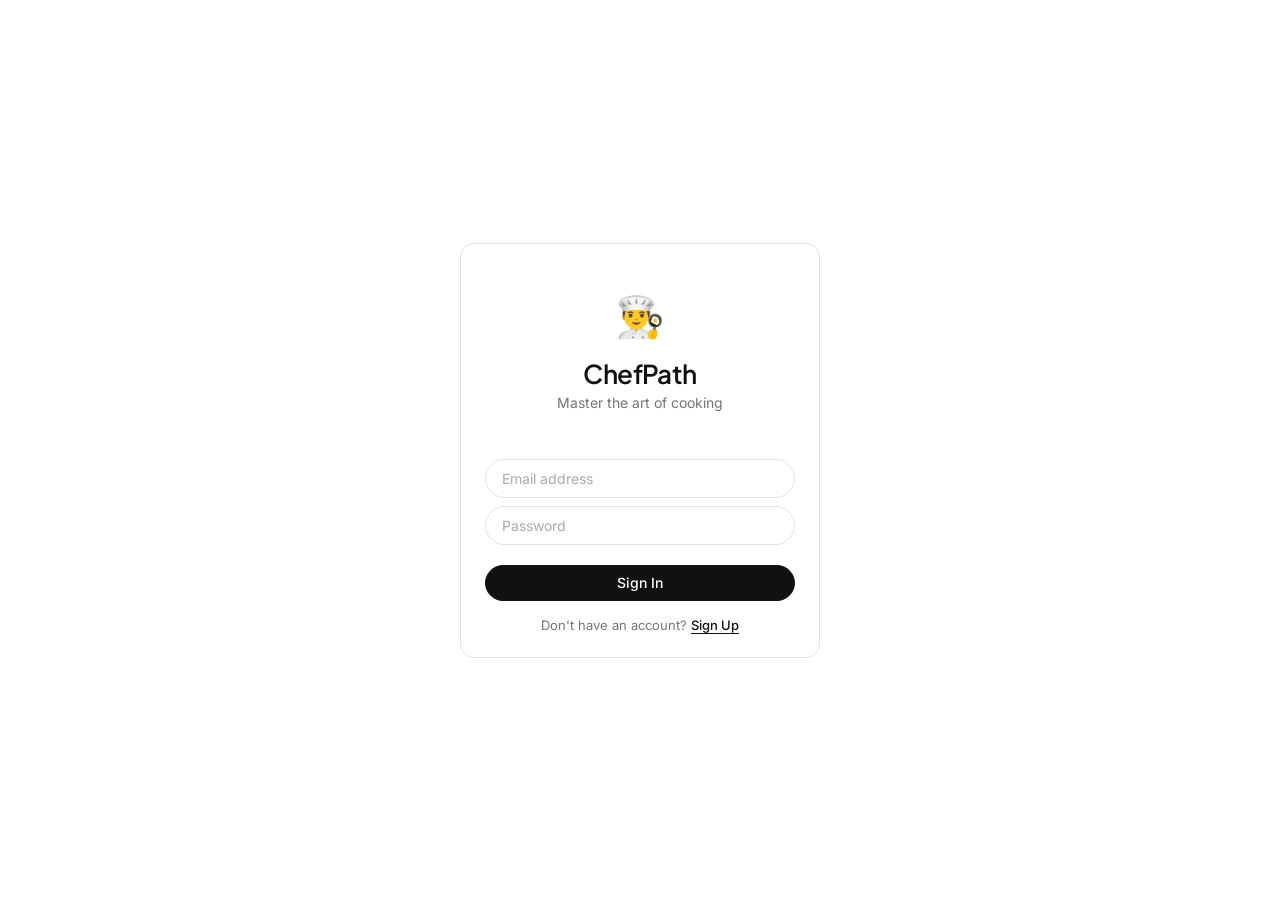
==== commit 9b1985b0: "feat: implement user profile management with theme switching and design system integration" ====
--- a/docs/dashboard.html
+++ b/docs/dashboard.html
@@ -1,14 +1,21 @@
 <!DOCTYPE html>
-<html lang="en" >
+<html lang="en">
+
 <head>
-  <meta charset="UTF-8"/>
-  <meta name="viewport" content="width=device-width, initial-scale=1.0"/>
-  <meta name="description" content="ChefPath Dashboard — your cooking curriculum overview."/>
+  <meta charset="UTF-8" />
+  <meta name="viewport" content="width=device-width, initial-scale=1.0" />
+  <meta name="description" content="ChefPath Dashboard — your cooking curriculum overview." />
   <title>Dashboard — ChefPath</title>
-  <link rel="stylesheet" href="./css/design-system.css"/>
+  <link rel="stylesheet" href="./css/design-system.css" />
+  <script>
+    (function(){var t=localStorage.getItem('chefpath-theme');if(t)document.documentElement.setAttribute('data-theme',t);})();
+  </script>
 </head>
+
 <body>
-  <div id="loading-overlay" class="loading-overlay"><div class="spinner"></div></div>
+  <div id="loading-overlay" class="loading-overlay">
+    <div class="spinner"></div>
+  </div>
 
   <!-- ── NAVBAR ── -->
   <nav class="navbar">
@@ -21,16 +28,10 @@
           <span class="streak-badge__icon">🔥</span>
           <span id="streak-label">0 day streak</span>
         </div>
-        <div class="profile-menu">
-          <button class="profile-btn" id="profile-btn" onclick="toggleProfileMenu()">
-            <div class="profile-btn__avatar">👤</div>
-            <span>Profile</span>
-            <span style="font-size:10px;color:var(--faint);">▾</span>
-          </button>
-          <div class="profile-dropdown" id="profile-dropdown">
-            <button class="profile-dropdown__item profile-dropdown__item--danger" onclick="Auth.signOut()">Sign out</button>
-          </div>
-        </div>
+        <a href="./profile.html" class="profile-btn" style="text-decoration: none;">
+          <div class="profile-btn__avatar">👤</div>
+          <span>Profile</span>
+        </a>
       </div>
     </div>
   </nav>
@@ -42,177 +43,202 @@
       <h1 class="hero-title">Did you know?</h1>
     </div>
 
-    <!-- Full-bleed carousel (not inside container for max width) -->
-    <div class="carousel-infinite" style="margin-left:auto;margin-right:auto;width:min(900px,calc(100% - 48px));">
-      <div class="carousel-infinite__track">
+    <!-- Full-bleed carousel wrapper -->
+    <div class="carousel-wrapper" style="display:flex; align-items:center; justify-content:center; gap:var(--sp-md); max-width:1040px; margin:0 auto var(--sp-xl); padding:0 var(--sp-lg); width:100%;">
+      <button class="carousel-btn carousel-btn--prev" onclick="moveCarousel(-1)" aria-label="Previous fact">&#10094;</button>
+      <div class="carousel-infinite" style="width:100%; max-width:900px; margin:0;">
+        <div class="carousel-infinite__track" id="fact-carousel-track">
 
         <!-- ── Original 10 slides ── -->
         <div class="carousel-infinite__slide">
-          <div class="carousel-infinite__img"><img src="./img/fact_1.jpg" alt="Honey" loading="eager"/></div>
+          <div class="carousel-infinite__img"><img src="./img/fact_1.jpg" alt="Honey" loading="eager" /></div>
           <div class="carousel-infinite__body">
             <span class="carousel-infinite__fact-num">Fact 01</span>
-            <p class="carousel-infinite__fact-text">Honey never spoils — archaeologists found 3,000-year-old honey in Egyptian tombs that was still perfectly edible.</p>
-          </div>
-        </div>
-
-        <div class="carousel-infinite__slide">
-          <div class="carousel-infinite__img"><img src="./img/fact_2.jpg" alt="Tomato" loading="lazy"/></div>
+            <p class="carousel-infinite__fact-text">Honey never spoils — archaeologists found 3,000-year-old honey in
+              Egyptian tombs that was still perfectly edible.</p>
+          </div>
+        </div>
+
+        <div class="carousel-infinite__slide">
+          <div class="carousel-infinite__img"><img src="./img/fact_2.jpg" alt="Tomato" loading="lazy" /></div>
           <div class="carousel-infinite__body">
             <span class="carousel-infinite__fact-num">Fact 02</span>
-            <p class="carousel-infinite__fact-text">Tomatoes are botanically fruits but legally treated as vegetables due to their savory flavor profile.</p>
-          </div>
-        </div>
-
-        <div class="carousel-infinite__slide">
-          <div class="carousel-infinite__img"><img src="./img/fact_3.jpg" alt="Dark Chocolate" loading="lazy"/></div>
+            <p class="carousel-infinite__fact-text">Tomatoes are botanically fruits but legally treated as vegetables
+              due to their savory flavor profile.</p>
+          </div>
+        </div>
+
+        <div class="carousel-infinite__slide">
+          <div class="carousel-infinite__img"><img src="./img/fact_3.jpg" alt="Dark Chocolate" loading="lazy" /></div>
           <div class="carousel-infinite__body">
             <span class="carousel-infinite__fact-num">Fact 03</span>
-            <p class="carousel-infinite__fact-text">Dark chocolate contains flavonoids — antioxidants that support cardiovascular health and improve blood flow.</p>
-          </div>
-        </div>
-
-        <div class="carousel-infinite__slide">
-          <div class="carousel-infinite__img"><img src="./img/fact_4.jpg" alt="Banana" loading="lazy"/></div>
+            <p class="carousel-infinite__fact-text">Dark chocolate contains flavonoids — antioxidants that support
+              cardiovascular health and improve blood flow.</p>
+          </div>
+        </div>
+
+        <div class="carousel-infinite__slide">
+          <div class="carousel-infinite__img"><img src="./img/fact_4.jpg" alt="Banana" loading="lazy" /></div>
           <div class="carousel-infinite__body">
             <span class="carousel-infinite__fact-num">Fact 04</span>
-            <p class="carousel-infinite__fact-text">Bananas emit trace radiation from potassium-40, but you'd need to eat millions at once for it to be harmful.</p>
-          </div>
-        </div>
-
-        <div class="carousel-infinite__slide">
-          <div class="carousel-infinite__img"><img src="./img/fact_5.jpg" alt="Sea Salt" loading="lazy"/></div>
+            <p class="carousel-infinite__fact-text">Bananas emit trace radiation from potassium-40, but you'd need to
+              eat millions at once for it to be harmful.</p>
+          </div>
+        </div>
+
+        <div class="carousel-infinite__slide">
+          <div class="carousel-infinite__img"><img src="./img/fact_5.jpg" alt="Sea Salt" loading="lazy" /></div>
           <div class="carousel-infinite__body">
             <span class="carousel-infinite__fact-num">Fact 05</span>
-            <p class="carousel-infinite__fact-text">Sea salt retains trace minerals like magnesium and calcium, giving it a richer, brinier flavor than table salt.</p>
-          </div>
-        </div>
-
-        <div class="carousel-infinite__slide">
-          <div class="carousel-infinite__img"><img src="./img/fact_6.jpg" alt="Spice" loading="lazy"/></div>
+            <p class="carousel-infinite__fact-text">Sea salt retains trace minerals like magnesium and calcium, giving
+              it a richer, brinier flavor than table salt.</p>
+          </div>
+        </div>
+
+        <div class="carousel-infinite__slide">
+          <div class="carousel-infinite__img"><img src="./img/fact_6.jpg" alt="Spice" loading="lazy" /></div>
           <div class="carousel-infinite__body">
             <span class="carousel-infinite__fact-num">Fact 06</span>
-            <p class="carousel-infinite__fact-text">Capsaicin in spicy foods triggers heat receptors, prompting the brain to release endorphins — a natural high.</p>
-          </div>
-        </div>
-
-        <div class="carousel-infinite__slide">
-          <div class="carousel-infinite__img"><img src="./img/fact_7.jpg" alt="Avocado" loading="lazy"/></div>
+            <p class="carousel-infinite__fact-text">Capsaicin in spicy foods triggers heat receptors, prompting the
+              brain to release endorphins — a natural high.</p>
+          </div>
+        </div>
+
+        <div class="carousel-infinite__slide">
+          <div class="carousel-infinite__img"><img src="./img/fact_7.jpg" alt="Avocado" loading="lazy" /></div>
           <div class="carousel-infinite__body">
             <span class="carousel-infinite__fact-num">Fact 07</span>
-            <p class="carousel-infinite__fact-text">Avocados are technically single-seeded berries packed with monounsaturated fats that lower bad cholesterol.</p>
-          </div>
-        </div>
-
-        <div class="carousel-infinite__slide">
-          <div class="carousel-infinite__img"><img src="./img/fact_8.jpg" alt="Fermented foods" loading="lazy"/></div>
+            <p class="carousel-infinite__fact-text">Avocados are technically single-seeded berries packed with
+              monounsaturated fats that lower bad cholesterol.</p>
+          </div>
+        </div>
+
+        <div class="carousel-infinite__slide">
+          <div class="carousel-infinite__img"><img src="./img/fact_8.jpg" alt="Fermented foods" loading="lazy" /></div>
           <div class="carousel-infinite__body">
             <span class="carousel-infinite__fact-num">Fact 08</span>
-            <p class="carousel-infinite__fact-text">Fermented foods like kimchi, kefir, and yogurt contain live probiotics that strengthen the gut microbiome.</p>
-          </div>
-        </div>
-
-        <div class="carousel-infinite__slide">
-          <div class="carousel-infinite__img"><img src="./img/fact_9.jpg" alt="Umami" loading="lazy"/></div>
+            <p class="carousel-infinite__fact-text">Fermented foods like kimchi, kefir, and yogurt contain live
+              probiotics that strengthen the gut microbiome.</p>
+          </div>
+        </div>
+
+        <div class="carousel-infinite__slide">
+          <div class="carousel-infinite__img"><img src="./img/fact_9.jpg" alt="Umami" loading="lazy" /></div>
           <div class="carousel-infinite__body">
             <span class="carousel-infinite__fact-num">Fact 09</span>
-            <p class="carousel-infinite__fact-text">Umami — the fifth basic taste — comes from glutamates found naturally in aged cheeses, mushrooms, and soy sauce.</p>
-          </div>
-        </div>
-
-        <div class="carousel-infinite__slide">
-          <div class="carousel-infinite__img"><img src="./img/fact_10.jpg" alt="Carrot" loading="lazy"/></div>
+            <p class="carousel-infinite__fact-text">Umami — the fifth basic taste — comes from glutamates found
+              naturally in aged cheeses, mushrooms, and soy sauce.</p>
+          </div>
+        </div>
+
+        <div class="carousel-infinite__slide">
+          <div class="carousel-infinite__img"><img src="./img/fact_10.jpg" alt="Carrot" loading="lazy" /></div>
           <div class="carousel-infinite__body">
             <span class="carousel-infinite__fact-num">Fact 10</span>
-            <p class="carousel-infinite__fact-text">Carrots were originally purple or yellow — the orange variety was selectively bred by Dutch farmers in the 17th century.</p>
+            <p class="carousel-infinite__fact-text">Carrots were originally purple or yellow — the orange variety was
+              selectively bred by Dutch farmers in the 17th century.</p>
           </div>
         </div>
 
         <!-- ── Duplicate for seamless loop ── -->
         <div class="carousel-infinite__slide">
-          <div class="carousel-infinite__img"><img src="./img/fact_1.jpg" alt="Honey" loading="lazy"/></div>
+          <div class="carousel-infinite__img"><img src="./img/fact_1.jpg" alt="Honey" loading="lazy" /></div>
           <div class="carousel-infinite__body">
             <span class="carousel-infinite__fact-num">Fact 01</span>
-            <p class="carousel-infinite__fact-text">Honey never spoils — archaeologists found 3,000-year-old honey in Egyptian tombs that was still perfectly edible.</p>
-          </div>
-        </div>
-
-        <div class="carousel-infinite__slide">
-          <div class="carousel-infinite__img"><img src="./img/fact_2.jpg" alt="Tomato" loading="lazy"/></div>
+            <p class="carousel-infinite__fact-text">Honey never spoils — archaeologists found 3,000-year-old honey in
+              Egyptian tombs that was still perfectly edible.</p>
+          </div>
+        </div>
+
+        <div class="carousel-infinite__slide">
+          <div class="carousel-infinite__img"><img src="./img/fact_2.jpg" alt="Tomato" loading="lazy" /></div>
           <div class="carousel-infinite__body">
             <span class="carousel-infinite__fact-num">Fact 02</span>
-            <p class="carousel-infinite__fact-text">Tomatoes are botanically fruits but legally treated as vegetables due to their savory flavor profile.</p>
-          </div>
-        </div>
-
-        <div class="carousel-infinite__slide">
-          <div class="carousel-infinite__img"><img src="./img/fact_3.jpg" alt="Dark Chocolate" loading="lazy"/></div>
+            <p class="carousel-infinite__fact-text">Tomatoes are botanically fruits but legally treated as vegetables
+              due to their savory flavor profile.</p>
+          </div>
+        </div>
+
+        <div class="carousel-infinite__slide">
+          <div class="carousel-infinite__img"><img src="./img/fact_3.jpg" alt="Dark Chocolate" loading="lazy" /></div>
           <div class="carousel-infinite__body">
             <span class="carousel-infinite__fact-num">Fact 03</span>
-            <p class="carousel-infinite__fact-text">Dark chocolate contains flavonoids — antioxidants that support cardiovascular health and improve blood flow.</p>
-          </div>
-        </div>
-
-        <div class="carousel-infinite__slide">
-          <div class="carousel-infinite__img"><img src="./img/fact_4.jpg" alt="Banana" loading="lazy"/></div>
+            <p class="carousel-infinite__fact-text">Dark chocolate contains flavonoids — antioxidants that support
+              cardiovascular health and improve blood flow.</p>
+          </div>
+        </div>
+
+        <div class="carousel-infinite__slide">
+          <div class="carousel-infinite__img"><img src="./img/fact_4.jpg" alt="Banana" loading="lazy" /></div>
           <div class="carousel-infinite__body">
             <span class="carousel-infinite__fact-num">Fact 04</span>
-            <p class="carousel-infinite__fact-text">Bananas emit trace radiation from potassium-40, but you'd need to eat millions at once for it to be harmful.</p>
-          </div>
-        </div>
-
-        <div class="carousel-infinite__slide">
-          <div class="carousel-infinite__img"><img src="./img/fact_5.jpg" alt="Sea Salt" loading="lazy"/></div>
+            <p class="carousel-infinite__fact-text">Bananas emit trace radiation from potassium-40, but you'd need to
+              eat millions at once for it to be harmful.</p>
+          </div>
+        </div>
+
+        <div class="carousel-infinite__slide">
+          <div class="carousel-infinite__img"><img src="./img/fact_5.jpg" alt="Sea Salt" loading="lazy" /></div>
           <div class="carousel-infinite__body">
             <span class="carousel-infinite__fact-num">Fact 05</span>
-            <p class="carousel-infinite__fact-text">Sea salt retains trace minerals like magnesium and calcium, giving it a richer, brinier flavor than table salt.</p>
-          </div>
-        </div>
-
-        <div class="carousel-infinite__slide">
-          <div class="carousel-infinite__img"><img src="./img/fact_6.jpg" alt="Spice" loading="lazy"/></div>
+            <p class="carousel-infinite__fact-text">Sea salt retains trace minerals like magnesium and calcium, giving
+              it a richer, brinier flavor than table salt.</p>
+          </div>
+        </div>
+
+        <div class="carousel-infinite__slide">
+          <div class="carousel-infinite__img"><img src="./img/fact_6.jpg" alt="Spice" loading="lazy" /></div>
           <div class="carousel-infinite__body">
             <span class="carousel-infinite__fact-num">Fact 06</span>
-            <p class="carousel-infinite__fact-text">Capsaicin in spicy foods triggers heat receptors, prompting the brain to release endorphins — a natural high.</p>
-          </div>
-        </div>
-
-        <div class="carousel-infinite__slide">
-          <div class="carousel-infinite__img"><img src="./img/fact_7.jpg" alt="Avocado" loading="lazy"/></div>
+            <p class="carousel-infinite__fact-text">Capsaicin in spicy foods triggers heat receptors, prompting the
+              brain to release endorphins — a natural high.</p>
+          </div>
+        </div>
+
+        <div class="carousel-infinite__slide">
+          <div class="carousel-infinite__img"><img src="./img/fact_7.jpg" alt="Avocado" loading="lazy" /></div>
           <div class="carousel-infinite__body">
             <span class="carousel-infinite__fact-num">Fact 07</span>
-            <p class="carousel-infinite__fact-text">Avocados are technically single-seeded berries packed with monounsaturated fats that lower bad cholesterol.</p>
-          </div>
-        </div>
-
-        <div class="carousel-infinite__slide">
-          <div class="carousel-infinite__img"><img src="./img/fact_8.jpg" alt="Fermented foods" loading="lazy"/></div>
+            <p class="carousel-infinite__fact-text">Avocados are technically single-seeded berries packed with
+              monounsaturated fats that lower bad cholesterol.</p>
+          </div>
+        </div>
+
+        <div class="carousel-infinite__slide">
+          <div class="carousel-infinite__img"><img src="./img/fact_8.jpg" alt="Fermented foods" loading="lazy" /></div>
           <div class="carousel-infinite__body">
             <span class="carousel-infinite__fact-num">Fact 08</span>
-            <p class="carousel-infinite__fact-text">Fermented foods like kimchi, kefir, and yogurt contain live probiotics that strengthen the gut microbiome.</p>
-          </div>
-        </div>
-
-        <div class="carousel-infinite__slide">
-          <div class="carousel-infinite__img"><img src="./img/fact_9.jpg" alt="Umami" loading="lazy"/></div>
+            <p class="carousel-infinite__fact-text">Fermented foods like kimchi, kefir, and yogurt contain live
+              probiotics that strengthen the gut microbiome.</p>
+          </div>
+        </div>
+
+        <div class="carousel-infinite__slide">
+          <div class="carousel-infinite__img"><img src="./img/fact_9.jpg" alt="Umami" loading="lazy" /></div>
           <div class="carousel-infinite__body">
             <span class="carousel-infinite__fact-num">Fact 09</span>
-            <p class="carousel-infinite__fact-text">Umami — the fifth basic taste — comes from glutamates found naturally in aged cheeses, mushrooms, and soy sauce.</p>
-          </div>
-        </div>
-
-        <div class="carousel-infinite__slide">
-          <div class="carousel-infinite__img"><img src="./img/fact_10.jpg" alt="Carrot" loading="lazy"/></div>
+            <p class="carousel-infinite__fact-text">Umami — the fifth basic taste — comes from glutamates found
+              naturally in aged cheeses, mushrooms, and soy sauce.</p>
+          </div>
+        </div>
+
+        <div class="carousel-infinite__slide">
+          <div class="carousel-infinite__img"><img src="./img/fact_10.jpg" alt="Carrot" loading="lazy" /></div>
           <div class="carousel-infinite__body">
             <span class="carousel-infinite__fact-num">Fact 10</span>
-            <p class="carousel-infinite__fact-text">Carrots were originally purple or yellow — the orange variety was selectively bred by Dutch farmers in the 17th century.</p>
+            <p class="carousel-infinite__fact-text">Carrots were originally purple or yellow — the orange variety was
+              selectively bred by Dutch farmers in the 17th century.</p>
           </div>
         </div>
 
       </div><!-- /track -->
-    </div><!-- /carousel-infinite -->
+      </div><!-- /carousel-infinite -->
+      <button class="carousel-btn carousel-btn--next" onclick="moveCarousel(1)" aria-label="Next fact">&#10095;</button>
+    </div><!-- /carousel-wrapper -->
 
     <div class="container" style="display:flex;flex-direction:column;align-items:center;width:100%;">
-      <button class="scroll-cue" onclick="document.getElementById('units-section').scrollIntoView({behavior:'smooth'})" aria-label="Scroll to units">
+      <button class="scroll-cue" onclick="document.getElementById('units-section').scrollIntoView({behavior:'smooth'})"
+        aria-label="Scroll to units">
         <span class="scroll-cue__label">See your units</span>
         <span class="scroll-cue__arrow">↓</span>
       </button>
@@ -234,17 +260,8 @@
   <script src="./js/supabase-auth.js"></script>
   <script src="./js/app.js"></script>
   <script>
-    function toggleProfileMenu() {
-      document.getElementById('profile-dropdown').classList.toggle('open');
-    }
-    document.addEventListener('click', function(e) {
-      const pm = document.querySelector('.profile-menu');
-      if (pm && !pm.contains(e.target)) {
-        document.getElementById('profile-dropdown').classList.remove('open');
-      }
-    });
     document.addEventListener('DOMContentLoaded', initDashboard);
   </script>
 </body>
-</html>
-
+
+</html>
--- a/docs/css/design-system.css
+++ b/docs/css/design-system.css
@@ -51,6 +51,24 @@
   background: var(--white);
   -webkit-font-smoothing: antialiased;
   min-height: 100vh;
+}
+
+/* ── Dark Mode ── */
+[data-theme="dark"] {
+  --black: #f0f0f0;
+  --near-black: #e0e0e0;
+  --white: #0e0e0e;
+  --snow: #1a1a1a;
+  --light: #252525;
+  --border: #333333;
+  --muted: #999999;
+  --faint: #555555;
+  --accent: #f0f0f0;
+}
+
+[data-theme="dark"] body {
+  color: #f0f0f0;
+  background: #0e0e0e;
 }
 
 a {
@@ -161,6 +179,10 @@
   align-items: center;
 }
 
+[data-theme="dark"] .navbar {
+  background: rgba(14, 14, 14, 0.92);
+}
+
 .navbar__inner {
   display: flex;
   align-items: center;
@@ -512,22 +534,30 @@
   display: flex;
   /* 20 slides × 100% = 2000% wide. Each slide is 1/20 = 5% */
   width: 2000%;
-  animation: carousel-scroll 120s linear infinite;
-}
-
-/* Pause on hover */
-.carousel-infinite:hover .carousel-infinite__track {
-  animation-play-state: paused;
-}
-
-@keyframes carousel-scroll {
-  0% {
-    transform: translateX(0);
-  }
-
-  100% {
-    transform: translateX(-50%);
-  }
+}
+
+/* ── Carousel Navigation Buttons ── */
+.carousel-btn {
+  flex-shrink: 0;
+  width: 44px;
+  height: 44px;
+  border-radius: var(--radius-pill);
+  background: var(--white);
+  border: 1px solid var(--border);
+  color: var(--black);
+  display: flex;
+  align-items: center;
+  justify-content: center;
+  font-size: 16px;
+  cursor: pointer;
+  z-index: 10;
+  transition: background var(--t), transform var(--t);
+  outline: none;
+}
+
+.carousel-btn:hover {
+  background: var(--snow);
+  transform: scale(1.05);
 }
 
 .carousel-infinite__slide {
@@ -945,7 +975,7 @@
   }
 
   .carousel-infinite__track {
-    animation: carousel-scroll 90s linear infinite;
+    animation: carousel-scroll 70s infinite;
   }
 }
 
@@ -1009,7 +1039,7 @@
   }
 
   .carousel-infinite__track {
-    animation: carousel-scroll 60s linear infinite;
+    animation: carousel-scroll 70s infinite;
   }
 
   .units-grid {
@@ -1027,4 +1057,4 @@
   .unit-footer-nav__center {
     display: none;
   }
-}+}
